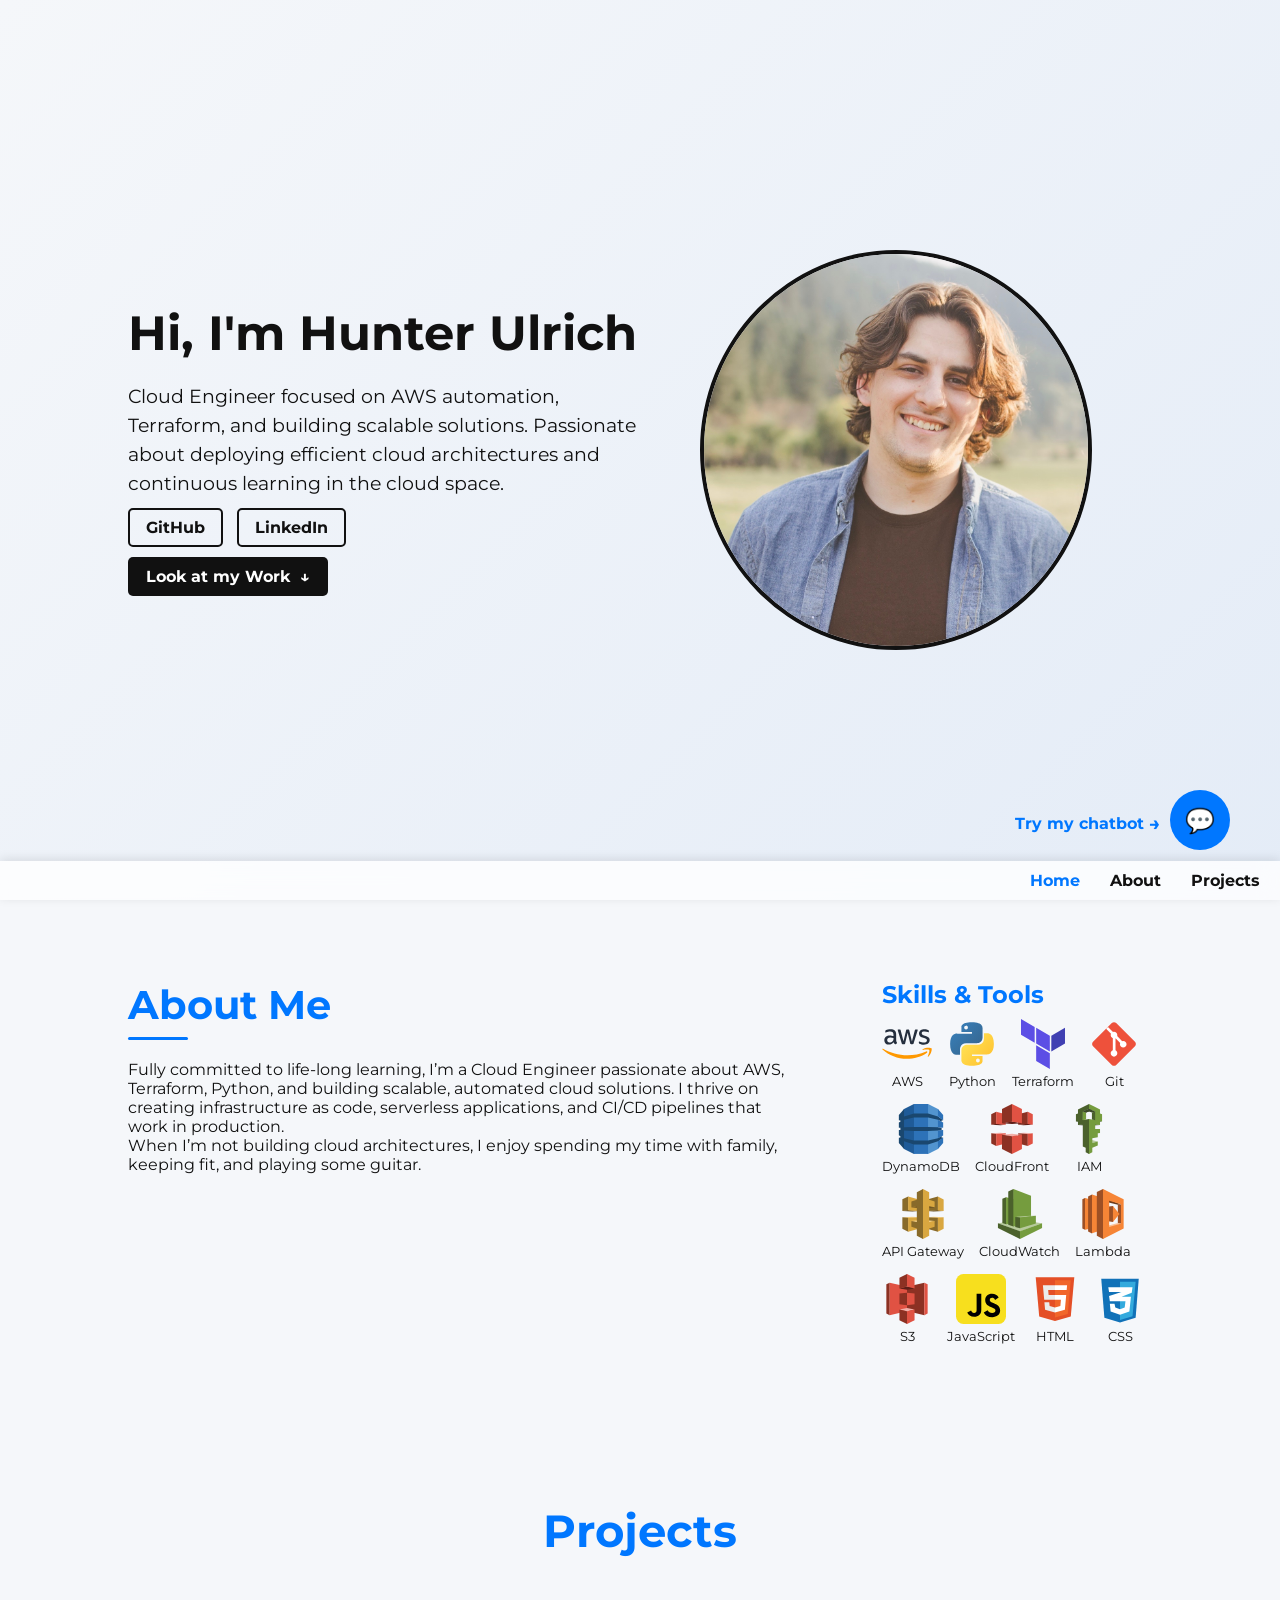
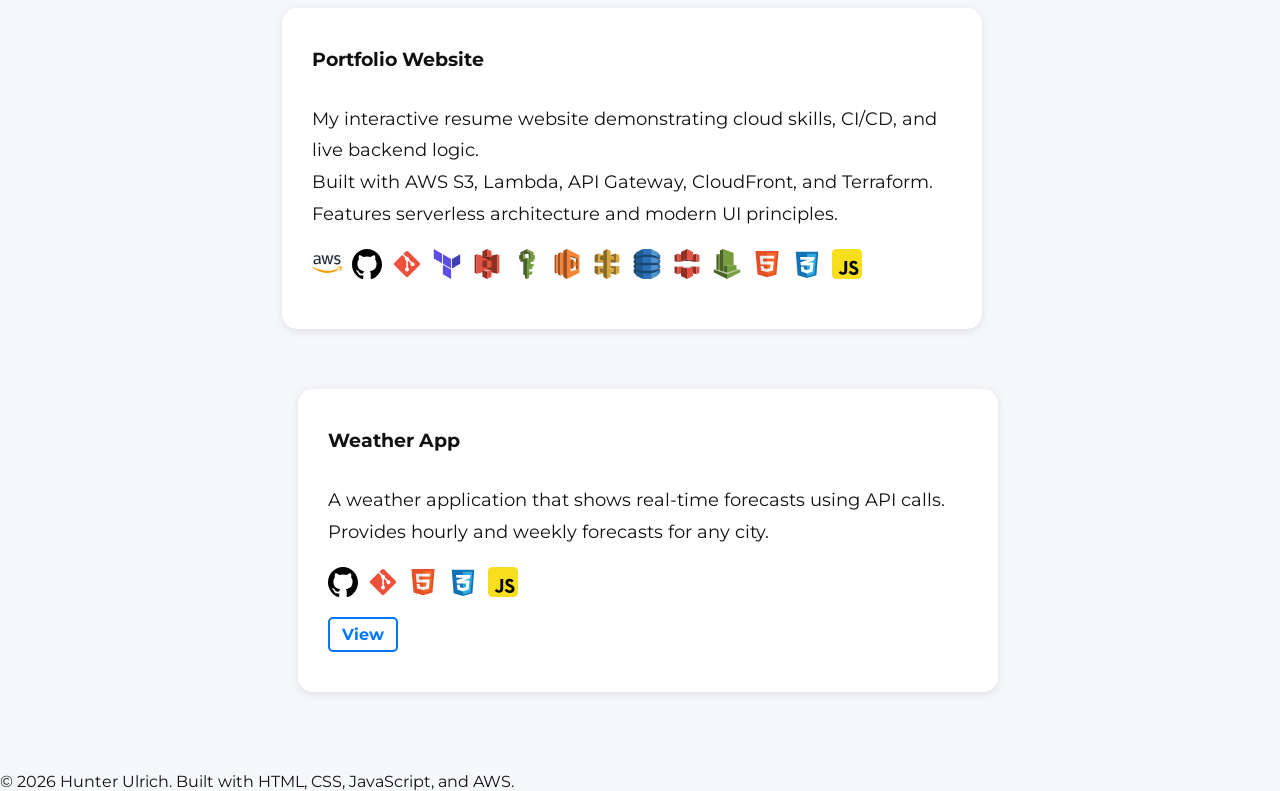
==== website/index.html @ 6176f6cf "added new folders and terraform files" ====
<!DOCTYPE html>
<html lang="en">
<head>
  <meta charset="UTF-8">
  <meta name="viewport" content="width=device-width, initial-scale=1.0">
  <title>Hunter Ulrich - Cloud Engineer</title>
  <link rel="stylesheet" href="styles.css">
  <link href="https://fonts.googleapis.com/css2?family=Montserrat:wght@400;700&display=swap" rel="stylesheet">
</head>
<body>

  <!-- Hero Section -->
  <section id="hero" class="hero">
    <div class="hero-text">
      <h1>Hi, I'm Hunter Ulrich</h1>
      <p>Cloud Engineer focused on AWS automation, Terraform, and building scalable solutions. Passionate about deploying efficient cloud architectures and continuous learning in the cloud space.</p>
      <div class="links">
        <a href="https://github.com/username" target="_blank">GitHub</a>
        <a href="https://linkedin.com/in/username" target="_blank">LinkedIn</a>
      </div>
      <a href="#projects" class="hero-button scroll-animate">
        Look at my Work <span class="arrow">↓</span>
      </a>
    </div>
    <img src="images/me.JPEG" alt="Hunter Ulrich">
    <div class="floating-shapes"></div>
  </section>

  <!-- Navbar -->
  <header class="navbar">
    <nav>
      <ul>
        <li><a href="#hero">Home</a></li>
        <li><a href="#about">About</a></li>
        <li><a href="#projects">Projects</a></li>
      </ul>
    </nav>
  </header>

  <!-- About Section -->
  <section id="about" class="about-section">
    <div class="about-container">

      <div class="about-text-wrapper">
        <div class="about-text">
          <h2>About Me</h2>
          <p>Fully committed to life-long learning, I’m a Cloud Engineer passionate about AWS, Terraform, Python, and building scalable, automated cloud solutions. I thrive on creating infrastructure as code, serverless applications, and CI/CD pipelines that work in production.</p>
          <p>When I’m not building cloud architectures, I enjoy spending my time with family, keeping fit, and playing some guitar.</p>
        </div>
      </div>

      <!-- Skills -->
      <div class="skills">
        <h3>Skills & Tools</h3>
        <div class="skill-icons">
          <div class="skill"><img src="images/aws.svg" alt="AWS"><span>AWS</span></div>
          <div class="skill"><img src="images/python.svg" alt="Python"><span>Python</span></div>
          <div class="skill"><img src="images/terraform.svg" alt="Terraform"><span>Terraform</span></div>
          <div class="skill"><img src="images/git.svg" alt="Git"><span>Git</span></div>
          <div class="skill"><img src="images/dynamodb.svg" alt="DynamoDB"><span>DynamoDB</span></div>
          <div class="skill"><img src="images/cloudfront.svg" alt="CloudFront"><span>CloudFront</span></div>
          <div class="skill"><img src="images/iam.svg" alt="IAM"><span>IAM</span></div>
          <div class="skill"><img src="images/apigateway.svg" alt="API Gateway"><span>API Gateway</span></div>
          <div class="skill"><img src="images/cloudwatch.svg" alt="CloudWatch"><span>CloudWatch</span></div>
          <div class="skill"><img src="images/lambda.svg" alt="Lambda"><span>Lambda</span></div>
          <div class="skill"><img src="images/s3.svg" alt="S3"><span>S3</span></div>
          <div class="skill"><img src="images/javascript.svg" alt="JavaScript"><span>JavaScript</span></div>
          <div class="skill"><img src="images/html.svg" alt="HTML"><span>HTML</span></div>
          <div class="skill"><img src="images/css.svg" alt="CSS"><span>CSS</span></div>
        </div>
      </div>

    </div>
  </section>

  <!-- Projects Section -->
  <section id="projects" class="projects-section">
    <h2>Projects</h2>
    <div class="projects-container">

      <!-- Portfolio Website Project -->
      <div class="project-card">
        <h3>Portfolio Website</h3>
        <p>
          My interactive resume website demonstrating cloud skills, CI/CD, and live backend logic.
          Built with AWS S3, Lambda, API Gateway, CloudFront, and Terraform.
          Features serverless architecture and modern UI principles.
        </p>
        <div class="project-tech">
          <img src="images/aws.svg" alt="AWS">
          <img src="images/github.svg" alt="GitHub">
          <img src="images/git.svg" alt="Git">
          <img src="images/terraform.svg" alt="Terraform">
          <img src="images/s3.svg" alt="S3">
          <img src="images/iam.svg" alt="IAM">
          <img src="images/lambda.svg" alt="Lambda">
          <img src="images/apigateway.svg" alt="API Gateway">
          <img src="images/dynamodb.svg" alt="DynamoDB">
          <img src="images/cloudfront.svg" alt="CloudFront">
          <img src="images/cloudwatch.svg" alt="CloudWatch">
          <img src="images/html.svg" alt="HTML">
          <img src="images/css.svg" alt="CSS">
          <img src="images/javascript.svg" alt="JavaScript">
        </div>
      </div>

      <!-- Weather App Project -->
      <div class="project-card">
        <h3>Weather App</h3>
        <p>
          A weather application that shows real-time forecasts using API calls.
          Provides hourly and weekly forecasts for any city.
        </p>
        <div class="project-tech">
          <img src="images/github.svg" alt="GitHub">
          <img src="images/git.svg" alt="Git">
          <img src="images/html.svg" alt="HTML">
          <img src="images/css.svg" alt="CSS">
          <img src="images/javascript.svg" alt="JavaScript">
        </div>
        <div class="project-links">
          <a href="https://github.com/Lzybear22/Weather-App.git" target="_blank">View</a>
        </div>
      </div>

    </div>
  </section>
  
  <!-- Chatbot Button & Label -->
<button id="chatbot-button">💬</button>
<div id="chatbot-label">Try my chatbot <span class="arrow-right">→</span></div>

<!-- Chatbot Modal -->
<div id="chatbot-modal" class="chatbot-modal">
  <div class="chatbot-header">
    <span>Chat with me!</span>
    <button id="chatbot-close">✖</button>
  </div>
  <div class="chatbot-body">
    <div id="chatbot-messages"></div>
    <input type="text" id="chatbot-input" placeholder="Type your message...">
  </div>
</div>
  <!-- <script src="config.js"></script> -->
  <script src="script.js"></script>
</body>
<footer class="footer">
  <p>&copy; 2026 Hunter Ulrich. Built with HTML, CSS, JavaScript, and AWS.</p>
</footer>
</html>
---- website/styles.css ----
* {
  margin: 0;
  padding: 0;
  box-sizing: border-box;
  font-family: 'Montserrat', sans-serif;
}

body, html {
  height: 100%;
  background: #f5f7fa;
  color: #111;
}

html {
  scroll-behavior: smooth;
}

/* -------------------- Navbar -------------------- */
.navbar {
  width: 100%;
  background-color: #ffffffcc;
  position: absolute;
  bottom: 0;
  left: 0;
  z-index: 10;
  backdrop-filter: blur(10px);
  padding: 10px 20px;
  box-shadow: 0 -2px 10px rgba(0,0,0,0.1);
  transition: all 0.3s ease;
}

.navbar.fixed-top {
  position: fixed;
  top: 0;
  bottom: auto;
  box-shadow: 0 2px 10px rgba(0,0,0,0.1);
}

.navbar nav ul {
  list-style: none;
  display: flex;
  justify-content: flex-end;
  gap: 30px;
}

.navbar nav ul li a {
  text-decoration: none;
  color: #111;
  font-weight: bold;
  transition: color 0.3s ease;
}

.navbar nav ul li a:hover,
.navbar nav ul li a.active {
  color: #0077ff;
}

/* -------------------- Hero Section -------------------- */
.hero {
  height: 100vh;
  display: flex;
  justify-content: space-between;
  align-items: center;
  padding: 0 10%;
  position: relative;
  background: 
    linear-gradient(
      135deg,
      #f5f7fa 0%,
      #e4ecf7 100%
    );
  overflow: hidden;
  gap: 60px;
}

.hero img {
  height: 400px;
  width: 400px;
  object-fit: cover;
  position: relative;
  top: auto;
  right: auto;
  transform: none;
  border-radius: 50%;
  border: 4px solid #111;
  z-index: 0;
}

.hero-text {
  max-width: 50%;
  z-index: 2;
}

.hero-text h1 {
  font-size: 3rem;
  margin-bottom: 20px;
}

.hero-text p {
  font-size: 1.2rem;
  line-height: 1.5;
  margin-bottom: 20px;
}

.links a {
  text-decoration: none;
  color: #111;
  font-weight: bold;
  margin: 0 10px 10px 0;
  border: 2px solid #111;
  padding: 8px 16px;
  border-radius: 5px;
  transition: all 0.3s ease;
}

.links a:hover {
  background: #111;
  color: #fff;
}

/* Hero Button */
.hero-button {
  display: inline-block;
  margin-top: 20px;
  padding: 10px 18px;
  background: #111;
  color: #fff;
  font-weight: bold;
  text-decoration: none;
  border-radius: 5px;
  font-size: 1rem;
  transition: all 0.3s ease;
  opacity: 0;
  transform: translateY(20px);
}

.hero-button:hover {
  background: #0077ff;
  color: #fff;
  transform: translateY(-2px);
}

.scroll-animate.show {
  opacity: 1;
  transform: translateY(0);
  transition: all 0.6s ease-out;
}

.hero-button .arrow {
  display: inline-block;
  margin-left: 5px;
  animation: bounce 1s infinite;
}

@keyframes bounce {
  0%,100% { transform: translateY(0); }
  50% { transform: translateY(5px); }
}

/* -------------------- About Section -------------------- */
.about-section {
  padding: 80px 10%;
  display: flex;
  justify-content: center;
  background: #f5f7fa;
}

.about-container {
  display: flex;
  gap: 60px;
  max-width: 1200px;
  align-items: flex-start;
}

.about-text {
  flex: 1;
  transform: translateX(-10%);
}

.skills {
  flex: 0 0 300px;
  transform: translateX(10%);
}

.skills h3 {
  font-size: 1.5rem;
  margin-bottom: 10px;
  color: #0077ff;
  text-align: left;
}

.skill-icons {
  display: flex;
  flex-wrap: wrap;
  gap: 15px;
  justify-content: flex-start;
}

.skill-icons img {
  width: 50px;
  height: 50px;
  object-fit: contain;
  transition: transform 0.3s ease;
}

.skill-icons img:hover {
  transform: scale(1.2);
}

.skill {
  display: flex;
  flex-direction: column;
  align-items: center;
  font-size: 0.8rem;
  color: #111;
}

.skill span {
  margin-top: 5px;
  text-align: center;
}

/* About text styling */
.about-paragraph {
  font-size: 1.15rem;
  line-height: 1.8;
  color: #333;
  letter-spacing: 0.5px;
  margin-top: 15px;
}

.about-text h2 {
  font-size: 2.5rem;
  color: #0077ff;
  margin-bottom: 20px;
  position: relative;
}

.about-text h2::after {
  content: '';
  display: block;
  width: 60px;
  height: 3px;
  background: #0077ff;
  margin-top: 8px;
  border-radius: 2px;
}

.about-text {
  opacity: 0;
  transform: translateX(-20px);
  transition: all 0.6s ease-out;
}

.about-text.show {
  opacity: 1;
  transform: translateX(0);
}

/* -------------------- Projects Section -------------------- */
.projects-section {
  padding: 80px 10%;
  background: #f5f7fa;
  position: relative;
}

.projects-section h2 {
  font-size: 2.8rem;
  margin-bottom: 50px;
  text-align: center;
  color: #0077ff;
}

.projects-container {
  display: flex;
  flex-direction: column;
  gap: 60px;
  align-items: center;
}

.project-card {
  background: #fff;
  border-radius: 15px;
  padding: 40px 30px;
  width: 70%;
  max-width: 700px;
  text-align: left;
  transition: transform 0.3s ease, box-shadow 0.3s ease;
  box-shadow: 0 2px 10px rgba(0,0,0,0.1);
  opacity: 0;
  transform: translateY(30px);
  transition: all 0.6s ease;
}

.project-card.show {
  opacity: 1;
  transform: translateY(0);
}

.project-card:hover {
  transform: translateY(-5px);
  box-shadow: 0 6px 20px rgba(0,0,0,0.2);
}

.project-card p {
  font-size: 1.1rem;
  line-height: 1.8;
  margin-bottom: 20px;
  white-space: pre-line;
}

.project-card:nth-child(odd) {
  align-self: flex-start;
  margin-left: 15%;
}

.project-card:nth-child(even) {
  align-self: flex-end;
  margin-right: 15%;
}

.project-tech {
  display: flex;
  flex-wrap: wrap;
  gap: 10px;
  margin-bottom: 10px;
}

.project-tech img {
  width: 30px;
  height: 30px;
  object-fit: contain;
  transition: transform 0.3s ease;
}

.project-tech img:hover {
  transform: scale(1.2);
}

.project-links a {
  text-decoration: none;
  color: #0077ff;
  font-weight: bold;
  margin-top: 10px;
  display: inline-block;
  border: 2px solid #0077ff;
  padding: 6px 12px;
  border-radius: 5px;
  transition: all 0.3s ease;
}

.project-links a:hover {
  background: #0077ff;
  color: #fff;
}
/* -------------------- Chatbot -------------------- */
#chatbot-button {
  position: fixed;
  bottom: 50px;
  right: 50px;
  width: 60px;
  height: 60px;
  border-radius: 50%;
  border: none;
  background-color: #0077ff;
  color: #fff;
  font-size: 1.5rem;
  cursor: pointer;
  z-index: 1000;
}

#chatbot-label {
  position: fixed;
  bottom: 65px;
  right: 120px;
  display: flex;
  align-items: center;
  font-weight: bold;
  color: #0077ff;
  font-size: 1rem;
  opacity: 0;
  animation: fadeInLabel 2s forwards 1s;
  z-index: 1001;
}

#chatbot-label .arrow-right {
  margin-left: 5px;
  font-size: 1.2rem;
  animation: bounceArrow 1s infinite;
}

.chatbot-modal {
  display: none;
  position: fixed;
  bottom: 130px;
  right: 50px;
  width: 350px;
  height: 500px;
  background: #fff;
  border-radius: 10px;
  box-shadow: 0 5px 15px rgba(0,0,0,0.2);
  z-index: 1002;
  flex-direction: column;
}

.chatbot-header {
  padding: 10px;
  background: #0077ff;
  color: #fff;
  display: flex;
  justify-content: space-between;
  border-radius: 10px 10px 0 0;
  font-weight: bold;
}

.chatbot-header button {
  background: none;
  border: none;
  color: #fff;
  font-size: 1rem;
  cursor: pointer;
}

.chatbot-body {
  flex: 1;
  display: flex;
  flex-direction: column;
  padding: 10px;
  overflow: hidden;
}

#chatbot-messages {
  flex: 1;
  overflow-y: auto;
  margin-bottom: 10px;
  padding-right: 5px;
  display: flex;
  flex-direction: column;
  gap: 6px;
}

#chatbot-input {
  padding: 8px;
  border-radius: 5px;
  border: 1px solid #ccc;
  width: 100%;
}

.user-msg,
.bot-msg {
  max-width: 85%;
  padding: 10px 14px;
  border-radius: 12px;
  line-height: 1.4;
  font-size: 0.95rem;
  word-wrap: break-word;
}

.user-msg {
  background-color: #0077ff;
  color: #fff;
  align-self: flex-end;
  border-bottom-right-radius: 4px;
}

.bot-msg {
  background-color: #f1f3f5;
  color: #111;
  align-self: flex-start;
  border-bottom-left-radius: 4px;
}

.msg-label {
  display: block;
  font-size: 0.7rem;
  font-weight: bold;
  opacity: 0.7;
  margin-bottom: 4px;
}

.msg-text {
  font-size: 0.95rem;
}
/* -------------------- Responsive -------------------- */
@keyframes bounceArrow {
  0%,100% { transform: translateX(0); }
  50% { transform: translateX(5px); }
}

@keyframes fadeInLabel {
  0% { opacity: 0; transform: translateY(10px); }
  100% { opacity: 1; transform: translateY(0); }
}

@media(max-width: 900px) {
  .hero,
  .projects-container {
    flex-direction: column;
    align-items: center;
  }

  .hero img {
    position: relative;
    top: 0;
    right: 0;
    transform: none;
    width: 250px;
    height: 250px;
  }

  .project-card {
    align-self: center !important;
    width: 90%;
    max-width: none;
  }

  .about-container {
    flex-direction: column;
    align-items: center;
    text-align: center;
  }

  .about-text,
  .skills {
    transform: translateX(0);
  }
}
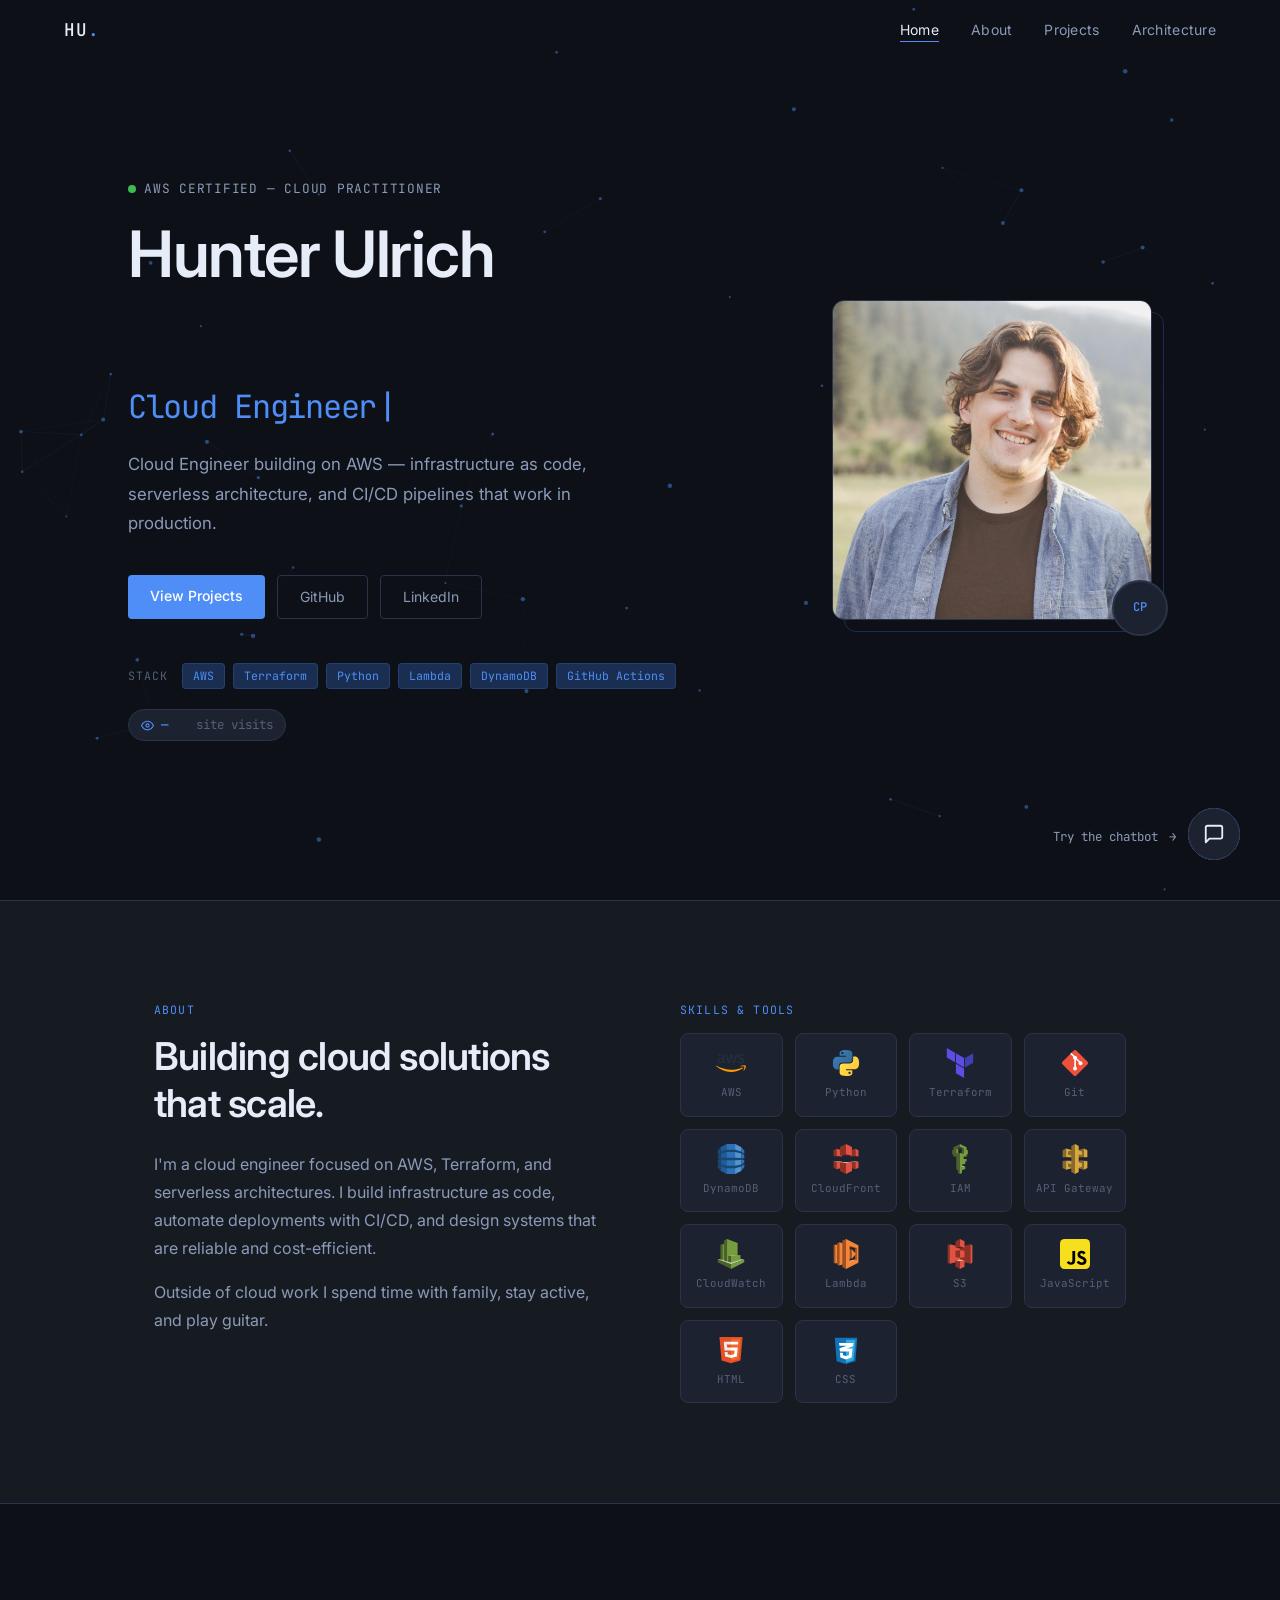
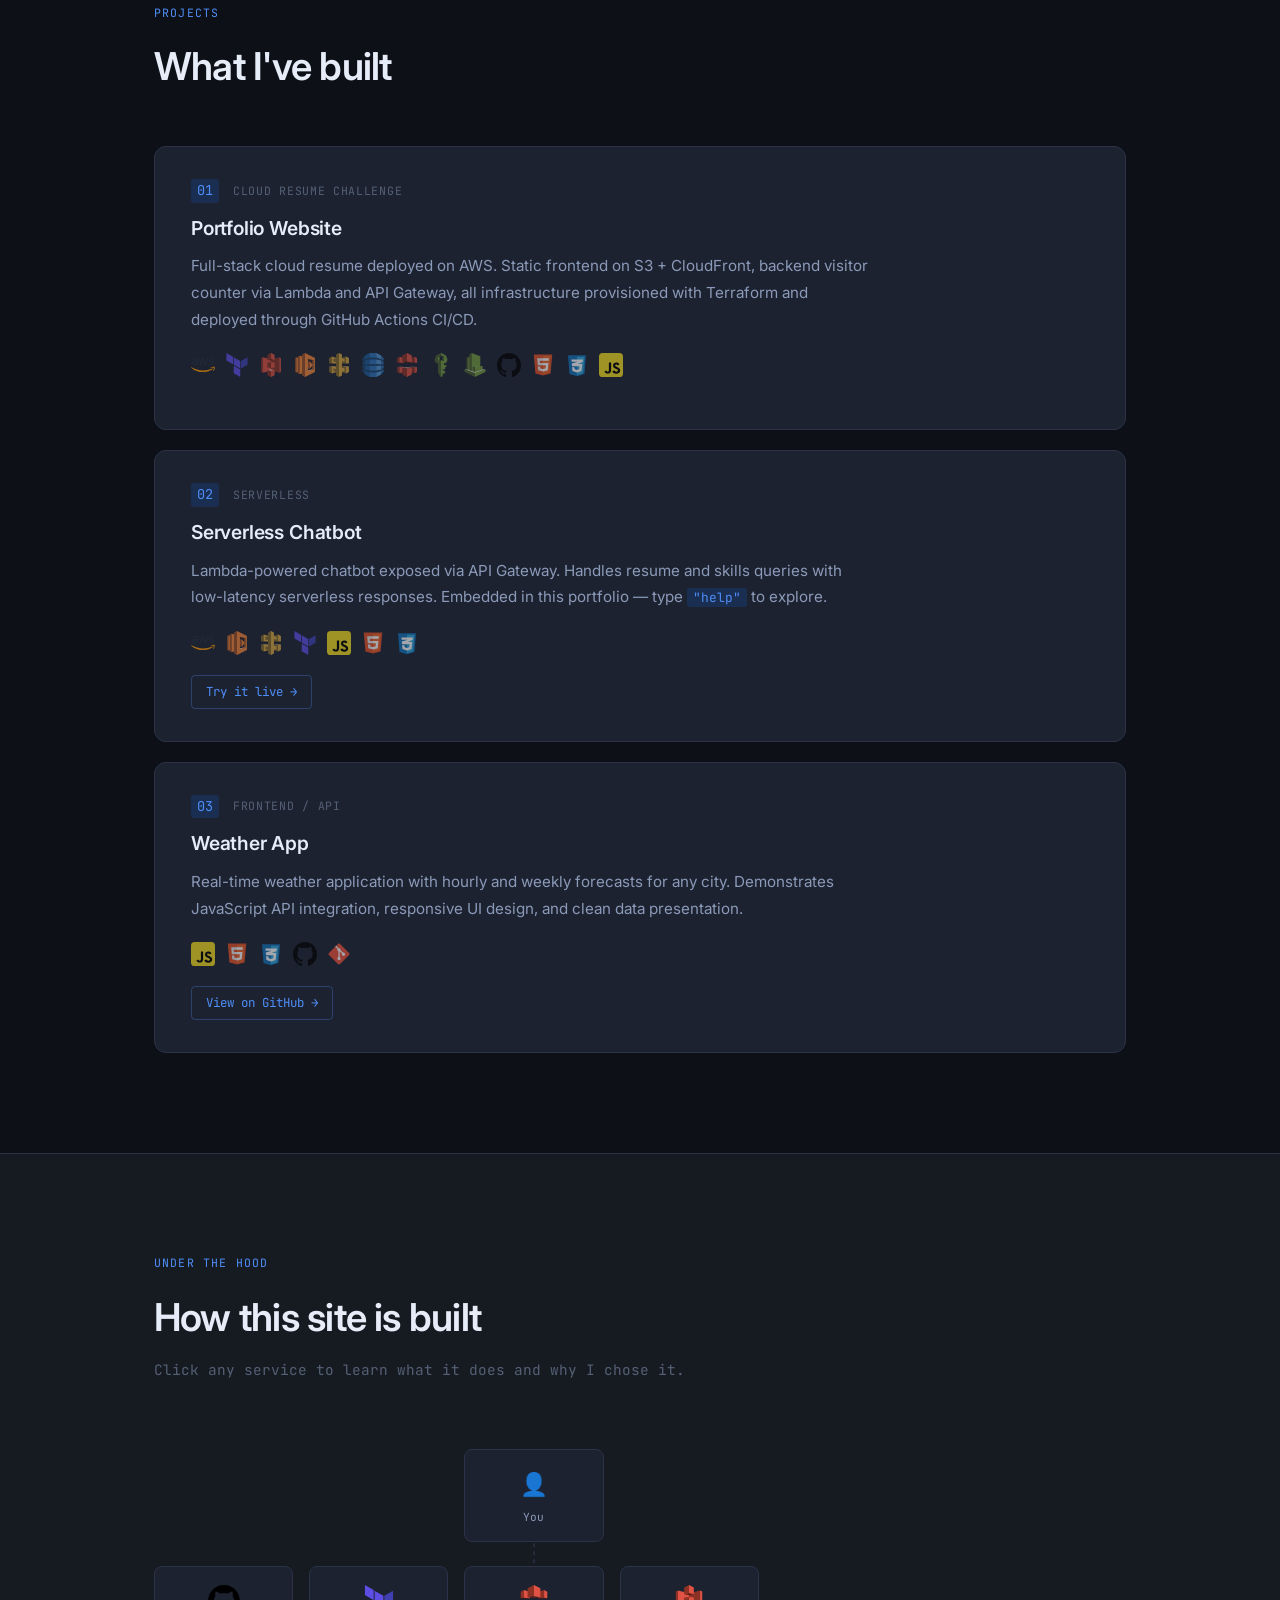
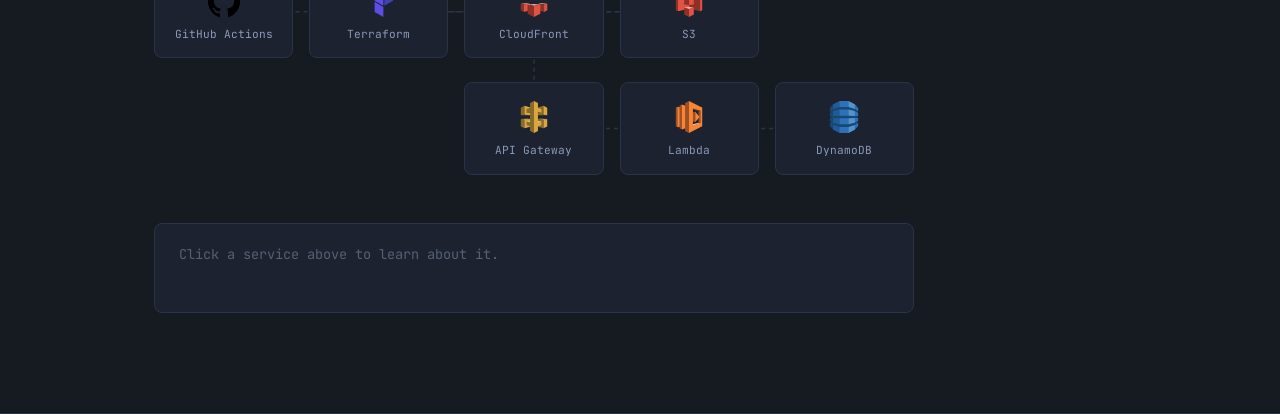
==== commit a5734af5: "changed website to more "techy" look" ====
--- a/website/index.html
+++ b/website/index.html
@@ -3,148 +3,289 @@
 <head>
   <meta charset="UTF-8">
   <meta name="viewport" content="width=device-width, initial-scale=1.0">
-  <title>Hunter Ulrich - Cloud Engineer</title>
+  <title>Hunter Ulrich — Cloud Engineer</title>
   <link rel="stylesheet" href="styles.css">
-  <link href="https://fonts.googleapis.com/css2?family=Montserrat:wght@400;700&display=swap" rel="stylesheet">
+  <link href="https://fonts.googleapis.com/css2?family=Inter:wght@300;400;500;600&family=JetBrains+Mono:wght@400;500&display=swap" rel="stylesheet">
 </head>
 <body>
 
-  <!-- Hero Section -->
-  <section id="hero" class="hero">
-    <div class="hero-text">
-      <h1>Hi, I'm Hunter Ulrich</h1>
-      <p>Cloud Engineer focused on AWS automation, Terraform, and building scalable solutions. Passionate about deploying efficient cloud architectures and continuous learning in the cloud space.</p>
-      <div class="links">
-        <a href="https://github.com/username" target="_blank">GitHub</a>
-        <a href="https://linkedin.com/in/username" target="_blank">LinkedIn</a>
-      </div>
-      <a href="#projects" class="hero-button scroll-animate">
-        Look at my Work <span class="arrow">↓</span>
-      </a>
-    </div>
-    <img src="images/me.JPEG" alt="Hunter Ulrich">
-    <div class="floating-shapes"></div>
-  </section>
-
   <!-- Navbar -->
   <header class="navbar">
-    <nav>
+    <nav class="nav-inner">
+      <span class="nav-logo">HU<span class="nav-dot">.</span></span>
       <ul>
         <li><a href="#hero">Home</a></li>
         <li><a href="#about">About</a></li>
         <li><a href="#projects">Projects</a></li>
+        <li><a href="#architecture">Architecture</a></li>
       </ul>
     </nav>
   </header>
 
+  <!-- Hero Section -->
+  <section id="hero" class="hero">
+    <canvas id="particle-canvas"></canvas>
+    <div class="hero-content">
+      <div class="hero-eyebrow reveal-fade">
+        <span class="status-dot"></span>
+        <span>AWS Certified &mdash; Cloud Practitioner</span>
+      </div>
+      <h1 class="reveal-up">
+        <span class="hero-name">Hunter Ulrich</span><br>
+        <span class="hero-role-wrap">
+          <span id="typewriter"></span><span class="cursor">|</span>
+        </span>
+      </h1>
+      <p class="hero-subtitle reveal-up delay-1">Cloud Engineer building on AWS &mdash; infrastructure as code, serverless architecture, and CI/CD pipelines that work in production.</p>
+      <div class="hero-actions reveal-up delay-2">
+        <a href="#projects" class="btn-primary">View Projects</a>
+        <a href="https://github.com/yourusername" target="_blank" class="btn-ghost">GitHub</a>
+        <a href="https://linkedin.com/in/yourusername" target="_blank" class="btn-ghost">LinkedIn</a>
+      </div>
+      <div class="hero-stack reveal-fade delay-3">
+        <span class="stack-label">Stack</span>
+        <div class="stack-tags">
+          <span>AWS</span><span>Terraform</span><span>Python</span><span>Lambda</span><span>DynamoDB</span><span>GitHub Actions</span>
+        </div>
+      </div>
+
+      <!-- Visitor Counter -->
+      <div class="visitor-counter reveal-fade delay-3">
+        <span class="visitor-icon">
+          <svg width="13" height="13" viewBox="0 0 24 24" fill="none" stroke="currentColor" stroke-width="2"><path d="M1 12s4-8 11-8 11 8 11 8-4 8-11 8-11-8-11-8z"/><circle cx="12" cy="12" r="3"/></svg>
+        </span>
+        <span id="visitor-count">—</span>
+        <span class="visitor-label">site visits</span>
+      </div>
+    </div>
+    <div class="hero-photo-wrap reveal-photo">
+      <div class="hero-photo-frame">
+        <img src="images/me.JPEG" alt="Hunter Ulrich">
+      </div>
+      <div class="hero-photo-accent"></div>
+
+      <!-- Cert Badge -->
+      <div class="cert-badge" id="cert-badge">
+        <div class="cert-badge-icon">
+          <img src="https://images.credly.com/size/110x110/images/00634f82-b07f-4bbd-a6bb-53de397fc3a6/image.png" alt="AWS Cloud Practitioner" onerror="this.style.display='none';this.nextElementSibling.style.display='flex'">
+          <div class="cert-badge-fallback">CP</div>
+        </div>
+        <div class="cert-tooltip" id="cert-tooltip">
+          <p class="cert-tooltip-title">AWS Certified</p>
+          <p class="cert-tooltip-sub">Cloud Practitioner</p>
+          <p class="cert-tooltip-issuer">Amazon Web Services</p>
+          <a href="https://www.credly.com" target="_blank" class="cert-verify-link">Verify on Credly &rarr;</a>
+          <div class="cert-second-slot">
+            <span class="cert-coming-soon">+ Developer Associate <em>in progress</em></span>
+          </div>
+        </div>
+      </div>
+    </div>
+  </section>
+
   <!-- About Section -->
   <section id="about" class="about-section">
-    <div class="about-container">
-
-      <div class="about-text-wrapper">
-        <div class="about-text">
-          <h2>About Me</h2>
-          <p>Fully committed to life-long learning, I’m a Cloud Engineer passionate about AWS, Terraform, Python, and building scalable, automated cloud solutions. I thrive on creating infrastructure as code, serverless applications, and CI/CD pipelines that work in production.</p>
-          <p>When I’m not building cloud architectures, I enjoy spending my time with family, keeping fit, and playing some guitar.</p>
-        </div>
-      </div>
-
-      <!-- Skills -->
-      <div class="skills">
-        <h3>Skills & Tools</h3>
-        <div class="skill-icons">
-          <div class="skill"><img src="images/aws.svg" alt="AWS"><span>AWS</span></div>
-          <div class="skill"><img src="images/python.svg" alt="Python"><span>Python</span></div>
-          <div class="skill"><img src="images/terraform.svg" alt="Terraform"><span>Terraform</span></div>
-          <div class="skill"><img src="images/git.svg" alt="Git"><span>Git</span></div>
-          <div class="skill"><img src="images/dynamodb.svg" alt="DynamoDB"><span>DynamoDB</span></div>
-          <div class="skill"><img src="images/cloudfront.svg" alt="CloudFront"><span>CloudFront</span></div>
-          <div class="skill"><img src="images/iam.svg" alt="IAM"><span>IAM</span></div>
-          <div class="skill"><img src="images/apigateway.svg" alt="API Gateway"><span>API Gateway</span></div>
-          <div class="skill"><img src="images/cloudwatch.svg" alt="CloudWatch"><span>CloudWatch</span></div>
-          <div class="skill"><img src="images/lambda.svg" alt="Lambda"><span>Lambda</span></div>
-          <div class="skill"><img src="images/s3.svg" alt="S3"><span>S3</span></div>
-          <div class="skill"><img src="images/javascript.svg" alt="JavaScript"><span>JavaScript</span></div>
-          <div class="skill"><img src="images/html.svg" alt="HTML"><span>HTML</span></div>
-          <div class="skill"><img src="images/css.svg" alt="CSS"><span>CSS</span></div>
-        </div>
-      </div>
-
+    <div class="section-inner">
+      <div class="about-text scroll-reveal">
+        <p class="section-label">About</p>
+        <h2>Building cloud solutions<br>that scale.</h2>
+        <p class="about-body">I'm a cloud engineer focused on AWS, Terraform, and serverless architectures. I build infrastructure as code, automate deployments with CI/CD, and design systems that are reliable and cost-efficient.</p>
+        <p class="about-body">Outside of cloud work I spend time with family, stay active, and play guitar.</p>
+      </div>
+      <div class="skills-block scroll-reveal delay-1">
+        <p class="section-label">Skills &amp; Tools</p>
+        <div class="skill-grid">
+          <div class="skill skill-pop"><img src="images/aws.svg" alt="AWS"><span>AWS</span></div>
+          <div class="skill skill-pop"><img src="images/python.svg" alt="Python"><span>Python</span></div>
+          <div class="skill skill-pop"><img src="images/terraform.svg" alt="Terraform"><span>Terraform</span></div>
+          <div class="skill skill-pop"><img src="images/git.svg" alt="Git"><span>Git</span></div>
+          <div class="skill skill-pop"><img src="images/dynamodb.svg" alt="DynamoDB"><span>DynamoDB</span></div>
+          <div class="skill skill-pop"><img src="images/cloudfront.svg" alt="CloudFront"><span>CloudFront</span></div>
+          <div class="skill skill-pop"><img src="images/iam.svg" alt="IAM"><span>IAM</span></div>
+          <div class="skill skill-pop"><img src="images/apigateway.svg" alt="API Gateway"><span>API Gateway</span></div>
+          <div class="skill skill-pop"><img src="images/cloudwatch.svg" alt="CloudWatch"><span>CloudWatch</span></div>
+          <div class="skill skill-pop"><img src="images/lambda.svg" alt="Lambda"><span>Lambda</span></div>
+          <div class="skill skill-pop"><img src="images/s3.svg" alt="S3"><span>S3</span></div>
+          <div class="skill skill-pop"><img src="images/javascript.svg" alt="JavaScript"><span>JavaScript</span></div>
+          <div class="skill skill-pop"><img src="images/html.svg" alt="HTML"><span>HTML</span></div>
+          <div class="skill skill-pop"><img src="images/css.svg" alt="CSS"><span>CSS</span></div>
+        </div>
+      </div>
     </div>
   </section>
 
   <!-- Projects Section -->
   <section id="projects" class="projects-section">
-    <h2>Projects</h2>
-    <div class="projects-container">
-
-      <!-- Portfolio Website Project -->
-      <div class="project-card">
-        <h3>Portfolio Website</h3>
-        <p>
-          My interactive resume website demonstrating cloud skills, CI/CD, and live backend logic.
-          Built with AWS S3, Lambda, API Gateway, CloudFront, and Terraform.
-          Features serverless architecture and modern UI principles.
-        </p>
-        <div class="project-tech">
-          <img src="images/aws.svg" alt="AWS">
-          <img src="images/github.svg" alt="GitHub">
-          <img src="images/git.svg" alt="Git">
-          <img src="images/terraform.svg" alt="Terraform">
-          <img src="images/s3.svg" alt="S3">
-          <img src="images/iam.svg" alt="IAM">
-          <img src="images/lambda.svg" alt="Lambda">
-          <img src="images/apigateway.svg" alt="API Gateway">
-          <img src="images/dynamodb.svg" alt="DynamoDB">
-          <img src="images/cloudfront.svg" alt="CloudFront">
-          <img src="images/cloudwatch.svg" alt="CloudWatch">
-          <img src="images/html.svg" alt="HTML">
-          <img src="images/css.svg" alt="CSS">
-          <img src="images/javascript.svg" alt="JavaScript">
-        </div>
-      </div>
-
-      <!-- Weather App Project -->
-      <div class="project-card">
-        <h3>Weather App</h3>
-        <p>
-          A weather application that shows real-time forecasts using API calls.
-          Provides hourly and weekly forecasts for any city.
-        </p>
-        <div class="project-tech">
-          <img src="images/github.svg" alt="GitHub">
-          <img src="images/git.svg" alt="Git">
-          <img src="images/html.svg" alt="HTML">
-          <img src="images/css.svg" alt="CSS">
-          <img src="images/javascript.svg" alt="JavaScript">
-        </div>
-        <div class="project-links">
-          <a href="https://github.com/Lzybear22/Weather-App.git" target="_blank">View</a>
-        </div>
-      </div>
-
-    </div>
-  </section>
-  
-  <!-- Chatbot Button & Label -->
-<button id="chatbot-button">💬</button>
-<div id="chatbot-label">Try my chatbot <span class="arrow-right">→</span></div>
-
-<!-- Chatbot Modal -->
-<div id="chatbot-modal" class="chatbot-modal">
-  <div class="chatbot-header">
-    <span>Chat with me!</span>
-    <button id="chatbot-close">✖</button>
+    <div class="section-inner">
+      <p class="section-label scroll-reveal">Projects</p>
+      <h2 class="projects-heading scroll-reveal">What I've built</h2>
+      <div class="projects-list">
+
+        <div class="project-card scroll-reveal">
+          <div class="project-card-inner">
+            <div class="project-meta">
+              <span class="project-index mono-inline">01</span>
+              <span class="project-type">Cloud Resume Challenge</span>
+            </div>
+            <h3>Portfolio Website</h3>
+            <p>Full-stack cloud resume deployed on AWS. Static frontend on S3 + CloudFront, backend visitor counter via Lambda and API Gateway, all infrastructure provisioned with Terraform and deployed through GitHub Actions CI/CD.</p>
+            <div class="project-tech">
+              <img src="images/aws.svg" alt="AWS" title="AWS">
+              <img src="images/terraform.svg" alt="Terraform" title="Terraform">
+              <img src="images/s3.svg" alt="S3" title="S3">
+              <img src="images/lambda.svg" alt="Lambda" title="Lambda">
+              <img src="images/apigateway.svg" alt="API Gateway" title="API Gateway">
+              <img src="images/dynamodb.svg" alt="DynamoDB" title="DynamoDB">
+              <img src="images/cloudfront.svg" alt="CloudFront" title="CloudFront">
+              <img src="images/iam.svg" alt="IAM" title="IAM">
+              <img src="images/cloudwatch.svg" alt="CloudWatch" title="CloudWatch">
+              <img src="images/github.svg" alt="GitHub" title="GitHub">
+              <img src="images/html.svg" alt="HTML" title="HTML">
+              <img src="images/css.svg" alt="CSS" title="CSS">
+              <img src="images/javascript.svg" alt="JavaScript" title="JavaScript">
+            </div>
+          </div>
+        </div>
+
+        <div class="project-card scroll-reveal delay-1">
+          <div class="project-card-inner">
+            <div class="project-meta">
+              <span class="project-index mono-inline">02</span>
+              <span class="project-type">Serverless</span>
+            </div>
+            <h3>Serverless Chatbot</h3>
+            <p>Lambda-powered chatbot exposed via API Gateway. Handles resume and skills queries with low-latency serverless responses. Embedded in this portfolio &mdash; type <span class="mono-inline">"help"</span> to explore.</p>
+            <div class="project-tech">
+              <img src="images/aws.svg" alt="AWS" title="AWS">
+              <img src="images/lambda.svg" alt="Lambda" title="Lambda">
+              <img src="images/apigateway.svg" alt="API Gateway" title="API Gateway">
+              <img src="images/terraform.svg" alt="Terraform" title="Terraform">
+              <img src="images/javascript.svg" alt="JavaScript" title="JavaScript">
+              <img src="images/html.svg" alt="HTML" title="HTML">
+              <img src="images/css.svg" alt="CSS" title="CSS">
+            </div>
+            <div class="project-links">
+              <a href="#" class="open-chatbot btn-outline-small">Try it live &rarr;</a>
+            </div>
+          </div>
+        </div>
+
+        <div class="project-card scroll-reveal delay-2">
+          <div class="project-card-inner">
+            <div class="project-meta">
+              <span class="project-index mono-inline">03</span>
+              <span class="project-type">Frontend / API</span>
+            </div>
+            <h3>Weather App</h3>
+            <p>Real-time weather application with hourly and weekly forecasts for any city. Demonstrates JavaScript API integration, responsive UI design, and clean data presentation.</p>
+            <div class="project-tech">
+              <img src="images/javascript.svg" alt="JavaScript" title="JavaScript">
+              <img src="images/html.svg" alt="HTML" title="HTML">
+              <img src="images/css.svg" alt="CSS" title="CSS">
+              <img src="images/github.svg" alt="GitHub" title="GitHub">
+              <img src="images/git.svg" alt="Git" title="Git">
+            </div>
+            <div class="project-links">
+              <a href="https://github.com/Lzybear22/Weather-App.git" target="_blank" class="btn-outline-small">View on GitHub &rarr;</a>
+            </div>
+          </div>
+        </div>
+
+      </div>
+    </div>
+  </section>
+
+  <!-- Architecture Section -->
+  <section id="architecture" class="arch-section">
+    <div class="section-inner">
+      <p class="section-label scroll-reveal">Under the Hood</p>
+      <h2 class="arch-heading scroll-reveal">How this site is built</h2>
+      <p class="arch-subtitle scroll-reveal">Click any service to learn what it does and why I chose it.</p>
+      <div class="arch-diagram scroll-reveal" id="arch-diagram">
+
+        <!-- User -->
+        <div class="arch-node" data-node="user" style="grid-area:user">
+          <div class="arch-node-icon">👤</div>
+          <span>You</span>
+        </div>
+
+        <!-- CloudFront -->
+        <div class="arch-node" data-node="cloudfront" style="grid-area:cf">
+          <div class="arch-node-icon"><img src="images/cloudfront.svg" alt=""></div>
+          <span>CloudFront</span>
+        </div>
+
+        <!-- S3 -->
+        <div class="arch-node" data-node="s3" style="grid-area:s3">
+          <div class="arch-node-icon"><img src="images/s3.svg" alt=""></div>
+          <span>S3</span>
+        </div>
+
+        <!-- API Gateway -->
+        <div class="arch-node" data-node="apigw" style="grid-area:apigw">
+          <div class="arch-node-icon"><img src="images/apigateway.svg" alt=""></div>
+          <span>API Gateway</span>
+        </div>
+
+        <!-- Lambda -->
+        <div class="arch-node" data-node="lambda" style="grid-area:lambda">
+          <div class="arch-node-icon"><img src="images/lambda.svg" alt=""></div>
+          <span>Lambda</span>
+        </div>
+
+        <!-- DynamoDB -->
+        <div class="arch-node" data-node="dynamo" style="grid-area:dynamo">
+          <div class="arch-node-icon"><img src="images/dynamodb.svg" alt=""></div>
+          <span>DynamoDB</span>
+        </div>
+
+        <!-- GitHub Actions -->
+        <div class="arch-node" data-node="gha" style="grid-area:gha">
+          <div class="arch-node-icon"><img src="images/github.svg" alt=""></div>
+          <span>GitHub Actions</span>
+        </div>
+
+        <!-- Terraform -->
+        <div class="arch-node" data-node="terraform" style="grid-area:tf">
+          <div class="arch-node-icon"><img src="images/terraform.svg" alt=""></div>
+          <span>Terraform</span>
+        </div>
+
+        <!-- SVG connector lines -->
+        <svg class="arch-lines" id="arch-lines" aria-hidden="true"></svg>
+      </div>
+
+      <!-- Info panel -->
+      <div class="arch-info-panel" id="arch-info-panel">
+        <p class="arch-info-placeholder">Click a service above to learn about it.</p>
+      </div>
+    </div>
+  </section>
+
+  <!-- Chatbot Button -->
+  <div class="chatbot-pulse-ring"></div>
+  <button id="chatbot-button" aria-label="Open chatbot">
+    <svg width="22" height="22" viewBox="0 0 24 24" fill="none" stroke="currentColor" stroke-width="2" stroke-linecap="round" stroke-linejoin="round"><path d="M21 15a2 2 0 0 1-2 2H7l-4 4V5a2 2 0 0 1 2-2h14a2 2 0 0 1 2 2z"></path></svg>
+  </button>
+  <div id="chatbot-label">Try the chatbot <span class="arrow-right">&#8594;</span></div>
+
+  <!-- Chatbot Modal -->
+  <div id="chatbot-modal" class="chatbot-modal" role="dialog" aria-label="Chat with Hunter's bot">
+    <div class="chatbot-header">
+      <div class="chatbot-header-left">
+        <span class="chatbot-status-dot"></span>
+        <span>Chatbot</span>
+      </div>
+      <button id="chatbot-close" aria-label="Close chatbot">&#x2715;</button>
+    </div>
+    <div class="chatbot-body">
+      <div id="chatbot-messages"></div>
+      <div class="chatbot-input-row">
+        <input type="text" id="chatbot-input" placeholder='Type "help" to start...'>
+      </div>
+    </div>
   </div>
-  <div class="chatbot-body">
-    <div id="chatbot-messages"></div>
-    <input type="text" id="chatbot-input" placeholder="Type your message...">
-  </div>
-</div>
-  <!-- <script src="config.js"></script> -->
+  <script src="config.js"></script>
   <script src="script.js"></script>
 </body>
-<footer class="footer">
-  <p>&copy; 2026 Hunter Ulrich. Built with HTML, CSS, JavaScript, and AWS.</p>
-</footer>
 </html>
--- a/website/styles.css
+++ b/website/styles.css
@@ -1,527 +1,1015 @@
-* {
+*, *::before, *::after {
   margin: 0;
   padding: 0;
   box-sizing: border-box;
-  font-family: 'Montserrat', sans-serif;
-}
-
-body, html {
-  height: 100%;
-  background: #f5f7fa;
-  color: #111;
-}
-
-html {
-  scroll-behavior: smooth;
-}
-
-/* -------------------- Navbar -------------------- */
+}
+
+:root {
+  --bg-base:        #0d1117;
+  --bg-surface:     #161b22;
+  --bg-card:        #1c2230;
+  --bg-card-hover:  #202840;
+  --border:         #2a3347;
+  --border-light:   #3a4560;
+  --accent:         #4f8ef7;
+  --accent-dim:     #1a2e52;
+  --accent-glow:    rgba(79, 142, 247, 0.12);
+  --text-primary:   #e6ecf8;
+  --text-secondary: #8b9ab8;
+  --text-muted:     #556075;
+  --mono:           'JetBrains Mono', monospace;
+  --sans:           'Inter', sans-serif;
+  --radius-sm:      4px;
+  --radius-md:      8px;
+  --radius-lg:      12px;
+}
+
+html { scroll-behavior: smooth; }
+
+body {
+  font-family: var(--sans);
+  background: var(--bg-base);
+  color: var(--text-primary);
+  line-height: 1.6;
+  -webkit-font-smoothing: antialiased;
+  overflow-x: hidden;
+}
+
+/*SCROLL REVEAL SYSTEM*/
+.scroll-reveal {
+  opacity: 0;
+  transform: translateY(28px);
+  transition: opacity 0.65s ease, transform 0.65s ease;
+}
+.scroll-reveal.delay-1 { transition-delay: 0.12s; }
+.scroll-reveal.delay-2 { transition-delay: 0.24s; }
+.scroll-reveal.delay-3 { transition-delay: 0.36s; }
+.scroll-reveal.visible {
+  opacity: 1;
+  transform: translateY(0);
+}
+
+/*HERO ENTRANCE ANIMATIONS*/
+.reveal-fade {
+  opacity: 0;
+  animation: fadeIn 0.8s ease forwards 0.3s;
+}
+.reveal-up {
+  opacity: 0;
+  transform: translateY(24px);
+  animation: slideUp 0.7s ease forwards;
+}
+.reveal-up.delay-1 { animation-delay: 0.25s; }
+.reveal-up.delay-2 { animation-delay: 0.45s; }
+.reveal-up.delay-3 { animation-delay: 0.65s; }
+.reveal-fade.delay-3 { animation-delay: 0.65s; }
+.reveal-photo {
+  opacity: 0;
+  transform: translateX(24px);
+  animation: slideInRight 0.8s ease forwards 0.2s;
+}
+
+@keyframes fadeIn {
+  to { opacity: 1; }
+}
+@keyframes slideUp {
+  to { opacity: 1; transform: translateY(0); }
+}
+@keyframes slideInRight {
+  to { opacity: 1; transform: translateX(0); }
+}
+
+/*NAVBAR*/
 .navbar {
   width: 100%;
-  background-color: #ffffffcc;
   position: absolute;
-  bottom: 0;
+  top: 0;
   left: 0;
-  z-index: 10;
-  backdrop-filter: blur(10px);
-  padding: 10px 20px;
-  box-shadow: 0 -2px 10px rgba(0,0,0,0.1);
-  transition: all 0.3s ease;
-}
-
+  z-index: 100;
+  padding: 0 5%;
+  border-bottom: 1px solid transparent;
+  transition: all 0.35s ease;
+}
 .navbar.fixed-top {
   position: fixed;
-  top: 0;
-  bottom: auto;
-  box-shadow: 0 2px 10px rgba(0,0,0,0.1);
-}
-
+  background: rgba(13, 17, 23, 0.94);
+  border-bottom: 1px solid var(--border);
+  backdrop-filter: blur(14px);
+}
+.nav-inner {
+  max-width: 1200px;
+  margin: 0 auto;
+  display: flex;
+  align-items: center;
+  justify-content: space-between;
+  height: 60px;
+}
+.nav-logo {
+  font-family: var(--mono);
+  font-size: 1.1rem;
+  font-weight: 500;
+  color: var(--text-primary);
+  letter-spacing: 0.05em;
+}
+.nav-dot { color: var(--accent); }
 .navbar nav ul {
   list-style: none;
   display: flex;
-  justify-content: flex-end;
-  gap: 30px;
-}
-
+  gap: 32px;
+}
 .navbar nav ul li a {
   text-decoration: none;
-  color: #111;
-  font-weight: bold;
-  transition: color 0.3s ease;
-}
-
+  font-size: 0.875rem;
+  font-weight: 400;
+  color: var(--text-secondary);
+  letter-spacing: 0.02em;
+  transition: color 0.2s ease;
+  position: relative;
+  padding-bottom: 2px;
+}
+.navbar nav ul li a::after {
+  content: '';
+  position: absolute;
+  bottom: -2px;
+  left: 0;
+  width: 0;
+  height: 1px;
+  background: var(--accent);
+  transition: width 0.25s ease;
+}
+.navbar nav ul li a:hover::after,
+.navbar nav ul li a.active::after { width: 100%; }
 .navbar nav ul li a:hover,
-.navbar nav ul li a.active {
-  color: #0077ff;
-}
-
-/* -------------------- Hero Section -------------------- */
+.navbar nav ul li a.active { color: var(--text-primary); }
+
+/*HERO*/
 .hero {
-  height: 100vh;
-  display: flex;
+  min-height: 100vh;
+  display: flex;
+  align-items: center;
   justify-content: space-between;
-  align-items: center;
-  padding: 0 10%;
+  padding: 100px 10% 80px;
   position: relative;
-  background: 
-    linear-gradient(
-      135deg,
-      #f5f7fa 0%,
-      #e4ecf7 100%
-    );
   overflow: hidden;
   gap: 60px;
 }
 
-.hero img {
-  height: 400px;
-  width: 400px;
+/* Particle canvas */
+#particle-canvas {
+  position: absolute;
+  inset: 0;
+  width: 100%;
+  height: 100%;
+  pointer-events: none;
+  z-index: 0;
+}
+
+.hero-content {
+  max-width: 560px;
+  z-index: 2;
+  position: relative;
+}
+
+.hero-eyebrow {
+  display: flex;
+  align-items: center;
+  gap: 8px;
+  margin-bottom: 20px;
+  font-size: 0.8rem;
+  font-family: var(--mono);
+  color: var(--text-secondary);
+  letter-spacing: 0.06em;
+  text-transform: uppercase;
+}
+.status-dot {
+  width: 8px;
+  height: 8px;
+  border-radius: 50%;
+  background: #3fb950;
+  flex-shrink: 0;
+  animation: pulse-green 2.5s ease infinite;
+}
+@keyframes pulse-green {
+  0%, 100% { box-shadow: 0 0 0 0 rgba(63, 185, 80, 0.4); }
+  50%       { box-shadow: 0 0 0 5px rgba(63, 185, 80, 0); }
+}
+
+.hero-content h1 {
+  font-size: clamp(2.6rem, 5vw, 4.2rem);
+  font-weight: 600;
+  letter-spacing: -0.02em;
+  line-height: 1.1;
+  color: var(--text-primary);
+  margin-bottom: 20px;
+}
+.hero-name { display: block; }
+.hero-role-wrap {
+  display: inline-flex;
+  align-items: center;
+  color: var(--accent);
+  font-size: clamp(1.4rem, 2.5vw, 2rem);
+  font-family: var(--mono);
+  font-weight: 400;
+  margin-top: 6px;
+}
+.cursor {
+  display: inline-block;
+  color: var(--accent);
+  animation: blink 1s step-end infinite;
+  margin-left: 2px;
+}
+@keyframes blink {
+  0%, 100% { opacity: 1; }
+  50%       { opacity: 0; }
+}
+
+.hero-subtitle {
+  font-size: 1.05rem;
+  color: var(--text-secondary);
+  line-height: 1.75;
+  margin-bottom: 36px;
+  max-width: 480px;
+}
+
+.hero-actions {
+  display: flex;
+  flex-wrap: wrap;
+  gap: 12px;
+  margin-bottom: 44px;
+}
+.btn-primary {
+  display: inline-block;
+  padding: 10px 22px;
+  background: var(--accent);
+  color: #fff;
+  font-size: 0.875rem;
+  font-weight: 500;
+  text-decoration: none;
+  border-radius: var(--radius-sm);
+  transition: background 0.2s ease, transform 0.2s ease, box-shadow 0.2s ease;
+}
+.btn-primary:hover {
+  background: #3a7aee;
+  transform: translateY(-2px);
+  box-shadow: 0 6px 20px rgba(79, 142, 247, 0.3);
+}
+.btn-ghost {
+  display: inline-block;
+  padding: 10px 22px;
+  background: transparent;
+  color: var(--text-secondary);
+  font-size: 0.875rem;
+  font-weight: 400;
+  text-decoration: none;
+  border: 1px solid var(--border);
+  border-radius: var(--radius-sm);
+  transition: border-color 0.2s ease, color 0.2s ease, transform 0.2s ease;
+}
+.btn-ghost:hover {
+  border-color: var(--border-light);
+  color: var(--text-primary);
+  transform: translateY(-2px);
+}
+
+.hero-stack {
+  display: flex;
+  align-items: flex-start;
+  gap: 14px;
+}
+.stack-label {
+  font-family: var(--mono);
+  font-size: 0.72rem;
+  color: var(--text-muted);
+  text-transform: uppercase;
+  letter-spacing: 0.08em;
+  padding-top: 4px;
+  white-space: nowrap;
+}
+.stack-tags {
+  display: flex;
+  flex-wrap: wrap;
+  gap: 8px;
+}
+.stack-tags span {
+  font-family: var(--mono);
+  font-size: 0.72rem;
+  color: var(--accent);
+  background: var(--accent-dim);
+  padding: 3px 10px;
+  border-radius: var(--radius-sm);
+  border: 1px solid rgba(79, 142, 247, 0.18);
+  transition: background 0.2s ease, border-color 0.2s ease;
+}
+.stack-tags span:hover {
+  background: rgba(79, 142, 247, 0.18);
+  border-color: var(--accent);
+}
+
+/* Hero photo */
+.hero-photo-wrap {
+  position: relative;
+  z-index: 2;
+  flex-shrink: 0;
+}
+.hero-photo-frame {
+  width: 320px;
+  height: 320px;
+  border-radius: var(--radius-lg);
+  overflow: hidden;
+  border: 1px solid var(--border);
+  position: relative;
+  z-index: 2;
+  transition: border-color 0.3s ease, transform 0.4s ease;
+}
+.hero-photo-wrap:hover .hero-photo-frame {
+  border-color: var(--border-light);
+  transform: translateY(-4px);
+}
+.hero-photo-frame img {
+  width: 100%;
+  height: 100%;
   object-fit: cover;
-  position: relative;
-  top: auto;
-  right: auto;
-  transform: none;
-  border-radius: 50%;
-  border: 4px solid #111;
-  z-index: 0;
-}
-
-.hero-text {
-  max-width: 50%;
-  z-index: 2;
-}
-
-.hero-text h1 {
-  font-size: 3rem;
-  margin-bottom: 20px;
-}
-
-.hero-text p {
-  font-size: 1.2rem;
-  line-height: 1.5;
-  margin-bottom: 20px;
-}
-
-.links a {
-  text-decoration: none;
-  color: #111;
-  font-weight: bold;
-  margin: 0 10px 10px 0;
-  border: 2px solid #111;
-  padding: 8px 16px;
-  border-radius: 5px;
-  transition: all 0.3s ease;
-}
-
-.links a:hover {
-  background: #111;
-  color: #fff;
-}
-
-/* Hero Button */
-.hero-button {
-  display: inline-block;
-  margin-top: 20px;
-  padding: 10px 18px;
-  background: #111;
-  color: #fff;
-  font-weight: bold;
-  text-decoration: none;
-  border-radius: 5px;
+  display: block;
+  filter: grayscale(15%);
+  transition: filter 0.4s ease;
+}
+.hero-photo-wrap:hover .hero-photo-frame img {
+  filter: grayscale(0%);
+}
+.hero-photo-accent {
+  position: absolute;
+  top: 12px;
+  left: 12px;
+  width: 320px;
+  height: 320px;
+  border-radius: var(--radius-lg);
+  border: 1px solid var(--accent-dim);
+  z-index: 1;
+  transition: border-color 0.3s ease, top 0.4s ease, left 0.4s ease;
+}
+.hero-photo-wrap:hover .hero-photo-accent {
+  top: 16px;
+  left: 16px;
+  border-color: rgba(79, 142, 247, 0.35);
+}
+
+/*SHARED SECTION*/
+.section-inner {
+  max-width: 1100px;
+  margin: 0 auto;
+  padding: 100px 5%;
+}
+.section-label {
+  font-family: var(--mono);
+  font-size: 0.72rem;
+  color: var(--accent);
+  text-transform: uppercase;
+  letter-spacing: 0.1em;
+  margin-bottom: 14px;
+}
+
+/*ABOUT SECTION */
+.about-section {
+  background: var(--bg-surface);
+  border-top: 1px solid var(--border);
+  border-bottom: 1px solid var(--border);
+}
+.about-section .section-inner {
+  display: grid;
+  grid-template-columns: 1fr 1fr;
+  gap: 80px;
+  align-items: start;
+}
+.about-text h2 {
+  font-size: clamp(1.8rem, 3vw, 2.6rem);
+  font-weight: 600;
+  letter-spacing: -0.02em;
+  line-height: 1.2;
+  color: var(--text-primary);
+  margin-bottom: 24px;
+}
+.about-body {
   font-size: 1rem;
-  transition: all 0.3s ease;
+  color: var(--text-secondary);
+  line-height: 1.75;
+  margin-bottom: 16px;
+}
+
+/* Skill grid */
+.skill-grid {
+  display: grid;
+  grid-template-columns: repeat(4, 1fr);
+  gap: 12px;
+}
+.skill {
+  display: flex;
+  flex-direction: column;
+  align-items: center;
+  gap: 6px;
+  padding: 14px 8px;
+  background: var(--bg-card);
+  border: 1px solid var(--border);
+  border-radius: var(--radius-md);
+  cursor: default;
+  /* pop-in state */
   opacity: 0;
-  transform: translateY(20px);
-}
-
-.hero-button:hover {
-  background: #0077ff;
-  color: #fff;
-  transform: translateY(-2px);
-}
-
-.scroll-animate.show {
+  transform: scale(0.85) translateY(10px);
+  transition: opacity 0.4s ease, transform 0.4s ease, border-color 0.2s ease, background 0.2s ease, box-shadow 0.2s ease;
+}
+.skill.popped {
   opacity: 1;
-  transform: translateY(0);
-  transition: all 0.6s ease-out;
-}
-
-.hero-button .arrow {
-  display: inline-block;
-  margin-left: 5px;
-  animation: bounce 1s infinite;
-}
-
-@keyframes bounce {
-  0%,100% { transform: translateY(0); }
-  50% { transform: translateY(5px); }
-}
-
-/* -------------------- About Section -------------------- */
-.about-section {
-  padding: 80px 10%;
-  display: flex;
-  justify-content: center;
-  background: #f5f7fa;
-}
-
-.about-container {
-  display: flex;
-  gap: 60px;
-  max-width: 1200px;
-  align-items: flex-start;
-}
-
-.about-text {
-  flex: 1;
-  transform: translateX(-10%);
-}
-
-.skills {
-  flex: 0 0 300px;
-  transform: translateX(10%);
-}
-
-.skills h3 {
-  font-size: 1.5rem;
-  margin-bottom: 10px;
-  color: #0077ff;
-  text-align: left;
-}
-
-.skill-icons {
-  display: flex;
-  flex-wrap: wrap;
-  gap: 15px;
-  justify-content: flex-start;
-}
-
-.skill-icons img {
-  width: 50px;
-  height: 50px;
-  object-fit: contain;
-  transition: transform 0.3s ease;
-}
-
-.skill-icons img:hover {
-  transform: scale(1.2);
-}
-
-.skill {
-  display: flex;
-  flex-direction: column;
-  align-items: center;
-  font-size: 0.8rem;
-  color: #111;
-}
-
-.skill span {
-  margin-top: 5px;
-  text-align: center;
-}
-
-/* About text styling */
-.about-paragraph {
-  font-size: 1.15rem;
-  line-height: 1.8;
-  color: #333;
-  letter-spacing: 0.5px;
-  margin-top: 15px;
-}
-
-.about-text h2 {
-  font-size: 2.5rem;
-  color: #0077ff;
-  margin-bottom: 20px;
-  position: relative;
-}
-
-.about-text h2::after {
-  content: '';
-  display: block;
-  width: 60px;
-  height: 3px;
-  background: #0077ff;
-  margin-top: 8px;
-  border-radius: 2px;
-}
-
-.about-text {
-  opacity: 0;
-  transform: translateX(-20px);
-  transition: all 0.6s ease-out;
-}
-
-.about-text.show {
-  opacity: 1;
-  transform: translateX(0);
-}
-
-/* -------------------- Projects Section -------------------- */
-.projects-section {
-  padding: 80px 10%;
-  background: #f5f7fa;
-  position: relative;
-}
-
-.projects-section h2 {
-  font-size: 2.8rem;
-  margin-bottom: 50px;
-  text-align: center;
-  color: #0077ff;
-}
-
-.projects-container {
-  display: flex;
-  flex-direction: column;
-  gap: 60px;
-  align-items: center;
-}
-
-.project-card {
-  background: #fff;
-  border-radius: 15px;
-  padding: 40px 30px;
-  width: 70%;
-  max-width: 700px;
-  text-align: left;
-  transition: transform 0.3s ease, box-shadow 0.3s ease;
-  box-shadow: 0 2px 10px rgba(0,0,0,0.1);
-  opacity: 0;
-  transform: translateY(30px);
-  transition: all 0.6s ease;
-}
-
-.project-card.show {
-  opacity: 1;
-  transform: translateY(0);
-}
-
-.project-card:hover {
-  transform: translateY(-5px);
-  box-shadow: 0 6px 20px rgba(0,0,0,0.2);
-}
-
-.project-card p {
-  font-size: 1.1rem;
-  line-height: 1.8;
-  margin-bottom: 20px;
-  white-space: pre-line;
-}
-
-.project-card:nth-child(odd) {
-  align-self: flex-start;
-  margin-left: 15%;
-}
-
-.project-card:nth-child(even) {
-  align-self: flex-end;
-  margin-right: 15%;
-}
-
-.project-tech {
-  display: flex;
-  flex-wrap: wrap;
-  gap: 10px;
-  margin-bottom: 10px;
-}
-
-.project-tech img {
+  transform: scale(1) translateY(0);
+}
+.skill:hover {
+  border-color: var(--accent);
+  background: var(--accent-glow);
+  transform: scale(1) translateY(-3px);
+  box-shadow: 0 4px 16px rgba(79, 142, 247, 0.15);
+}
+.skill img {
   width: 30px;
   height: 30px;
   object-fit: contain;
-  transition: transform 0.3s ease;
-}
-
+}
+.skill span {
+  font-size: 0.68rem;
+  font-family: var(--mono);
+  color: var(--text-muted);
+  text-align: center;
+}
+
+/*PROJECTS SECTION*/
+.projects-section { background: var(--bg-base); }
+.projects-heading {
+  font-size: clamp(1.8rem, 3vw, 2.4rem);
+  font-weight: 600;
+  letter-spacing: -0.02em;
+  color: var(--text-primary);
+  margin-bottom: 48px;
+}
+.projects-list {
+  display: flex;
+  flex-direction: column;
+  gap: 20px;
+}
+
+.project-card {
+  background: var(--bg-card);
+  border: 1px solid var(--border);
+  border-radius: var(--radius-lg);
+  overflow: hidden;
+  position: relative;
+  transition: border-color 0.25s ease, transform 0.3s ease, box-shadow 0.3s ease;
+}
+/* animated left-border accent */
+.project-card::before {
+  content: '';
+  position: absolute;
+  left: 0;
+  top: 0;
+  width: 3px;
+  height: 0;
+  background: var(--accent);
+  border-radius: 0 0 0 var(--radius-lg);
+  transition: height 0.35s ease;
+}
+.project-card:hover {
+  border-color: var(--border-light);
+  transform: translateY(-4px);
+  box-shadow: 0 12px 40px rgba(0, 0, 0, 0.35), 0 0 0 1px var(--border-light);
+}
+.project-card:hover::before { height: 100%; }
+
+.project-card-inner {
+  padding: 32px 36px;
+}
+.project-meta {
+  display: flex;
+  align-items: center;
+  gap: 14px;
+  margin-bottom: 10px;
+}
+.project-index {
+  font-size: 0.72rem;
+  font-family: var(--mono);
+  color: var(--accent);
+}
+.project-type {
+  font-size: 0.72rem;
+  font-family: var(--mono);
+  color: var(--text-muted);
+  text-transform: uppercase;
+  letter-spacing: 0.06em;
+}
+.project-card h3 {
+  font-size: 1.2rem;
+  font-weight: 600;
+  color: var(--text-primary);
+  margin-bottom: 10px;
+  letter-spacing: -0.01em;
+}
+.project-card p {
+  font-size: 0.95rem;
+  color: var(--text-secondary);
+  line-height: 1.75;
+  margin-bottom: 20px;
+  max-width: 680px;
+}
+.mono-inline {
+  font-family: var(--mono);
+  font-size: 0.85em;
+  color: var(--accent);
+  background: var(--accent-dim);
+  padding: 1px 6px;
+  border-radius: 3px;
+}
+.project-tech {
+  display: flex;
+  flex-wrap: wrap;
+  gap: 10px;
+  margin-bottom: 20px;
+}
+.project-tech img {
+  width: 24px;
+  height: 24px;
+  object-fit: contain;
+  opacity: 0.6;
+  transition: opacity 0.2s ease, transform 0.25s ease;
+}
 .project-tech img:hover {
-  transform: scale(1.2);
-}
-
-.project-links a {
+  opacity: 1;
+  transform: translateY(-3px) scale(1.15);
+}
+.project-links { margin-top: 4px; }
+.btn-outline-small {
+  display: inline-block;
+  font-size: 0.78rem;
+  font-family: var(--mono);
+  color: var(--accent);
+  border: 1px solid rgba(79, 142, 247, 0.3);
+  padding: 6px 14px;
+  border-radius: var(--radius-sm);
   text-decoration: none;
-  color: #0077ff;
-  font-weight: bold;
-  margin-top: 10px;
-  display: inline-block;
-  border: 2px solid #0077ff;
-  padding: 6px 12px;
-  border-radius: 5px;
-  transition: all 0.3s ease;
-}
-
-.project-links a:hover {
-  background: #0077ff;
-  color: #fff;
-}
-/* -------------------- Chatbot -------------------- */
+  transition: background 0.2s ease, border-color 0.2s ease, transform 0.2s ease;
+}
+.btn-outline-small:hover {
+  background: var(--accent-dim);
+  border-color: var(--accent);
+  transform: translateX(2px);
+}
+
+/*CHATBOT BUTTON + PULSE*/
+.chatbot-pulse-ring {
+  position: fixed;
+  bottom: 40px;
+  right: 40px;
+  width: 52px;
+  height: 52px;
+  border-radius: 50%;
+  border: 1px solid var(--accent);
+  z-index: 999;
+  animation: pulse-ring 3s ease-out infinite;
+  pointer-events: none;
+}
+@keyframes pulse-ring {
+  0%   { transform: scale(1);   opacity: 0.5; }
+  70%  { transform: scale(1.7); opacity: 0; }
+  100% { transform: scale(1.7); opacity: 0; }
+}
+
 #chatbot-button {
   position: fixed;
-  bottom: 50px;
-  right: 50px;
-  width: 60px;
-  height: 60px;
+  bottom: 40px;
+  right: 40px;
+  width: 52px;
+  height: 52px;
   border-radius: 50%;
-  border: none;
-  background-color: #0077ff;
-  color: #fff;
-  font-size: 1.5rem;
+  border: 1px solid var(--border);
+  background: var(--bg-card);
+  color: var(--text-primary);
   cursor: pointer;
   z-index: 1000;
+  display: flex;
+  align-items: center;
+  justify-content: center;
+  transition: border-color 0.2s ease, background 0.2s ease, transform 0.2s ease;
+}
+#chatbot-button:hover {
+  background: var(--bg-card-hover);
+  border-color: var(--accent);
+  transform: scale(1.08);
 }
 
 #chatbot-label {
   position: fixed;
-  bottom: 65px;
-  right: 120px;
-  display: flex;
-  align-items: center;
-  font-weight: bold;
-  color: #0077ff;
-  font-size: 1rem;
+  bottom: 53px;
+  right: 104px;
+  font-size: 0.78rem;
+  font-family: var(--mono);
+  color: var(--text-secondary);
   opacity: 0;
-  animation: fadeInLabel 2s forwards 1s;
-  z-index: 1001;
-}
-
+  white-space: nowrap;
+  animation: fadeInLabel 1s forwards 1.5s;
+  z-index: 999;
+  pointer-events: none;
+}
 #chatbot-label .arrow-right {
-  margin-left: 5px;
-  font-size: 1.2rem;
+  margin-left: 4px;
+  display: inline-block;
   animation: bounceArrow 1s infinite;
 }
-
+@keyframes bounceArrow {
+  0%, 100% { transform: translateX(0); }
+  50%       { transform: translateX(4px); }
+}
+@keyframes fadeInLabel {
+  to { opacity: 1; }
+}
+
+/*CHATBOT MODAL*/
 .chatbot-modal {
   display: none;
   position: fixed;
-  bottom: 130px;
-  right: 50px;
-  width: 350px;
-  height: 500px;
-  background: #fff;
-  border-radius: 10px;
-  box-shadow: 0 5px 15px rgba(0,0,0,0.2);
+  bottom: 106px;
+  right: 40px;
+  width: 360px;
+  height: 520px;
+  background: var(--bg-surface);
+  border: 1px solid var(--border);
+  border-radius: var(--radius-lg);
   z-index: 1002;
   flex-direction: column;
-}
-
+  overflow: hidden;
+  transform-origin: bottom right;
+  animation: modalPop 0.25s ease forwards;
+}
+@keyframes modalPop {
+  from { opacity: 0; transform: scale(0.92) translateY(12px); }
+  to   { opacity: 1; transform: scale(1) translateY(0); }
+}
 .chatbot-header {
-  padding: 10px;
-  background: #0077ff;
-  color: #fff;
-  display: flex;
+  padding: 14px 18px;
+  background: var(--bg-card);
+  border-bottom: 1px solid var(--border);
+  display: flex;
+  align-items: center;
   justify-content: space-between;
-  border-radius: 10px 10px 0 0;
-  font-weight: bold;
-}
-
-.chatbot-header button {
+  font-size: 0.875rem;
+  font-weight: 500;
+  color: var(--text-primary);
+}
+.chatbot-header-left {
+  display: flex;
+  align-items: center;
+  gap: 8px;
+}
+.chatbot-status-dot {
+  width: 7px;
+  height: 7px;
+  border-radius: 50%;
+  background: #3fb950;
+  animation: pulse-green 2.5s ease infinite;
+}
+#chatbot-close {
   background: none;
   border: none;
-  color: #fff;
-  font-size: 1rem;
+  color: var(--text-muted);
   cursor: pointer;
-}
-
+  font-size: 0.9rem;
+  padding: 2px 6px;
+  border-radius: var(--radius-sm);
+  transition: color 0.2s ease;
+}
+#chatbot-close:hover { color: var(--text-primary); }
 .chatbot-body {
   flex: 1;
   display: flex;
   flex-direction: column;
-  padding: 10px;
   overflow: hidden;
-}
-
+  padding: 14px;
+  gap: 10px;
+}
 #chatbot-messages {
   flex: 1;
   overflow-y: auto;
-  margin-bottom: 10px;
-  padding-right: 5px;
   display: flex;
   flex-direction: column;
-  gap: 6px;
-}
-
-#chatbot-input {
-  padding: 8px;
-  border-radius: 5px;
-  border: 1px solid #ccc;
-  width: 100%;
-}
-
-.user-msg,
-.bot-msg {
-  max-width: 85%;
-  padding: 10px 14px;
-  border-radius: 12px;
-  line-height: 1.4;
-  font-size: 0.95rem;
+  gap: 8px;
+  padding-right: 4px;
+  scrollbar-width: thin;
+  scrollbar-color: var(--border) transparent;
+}
+.user-msg, .bot-msg {
+  max-width: 88%;
+  padding: 9px 13px;
+  border-radius: var(--radius-md);
+  font-size: 0.875rem;
+  line-height: 1.5;
   word-wrap: break-word;
-}
-
+  animation: msgSlide 0.25s ease forwards;
+}
+@keyframes msgSlide {
+  from { opacity: 0; transform: translateY(8px); }
+  to   { opacity: 1; transform: translateY(0); }
+}
 .user-msg {
-  background-color: #0077ff;
+  background: var(--accent);
   color: #fff;
   align-self: flex-end;
-  border-bottom-right-radius: 4px;
-}
-
+  border-bottom-right-radius: var(--radius-sm);
+}
 .bot-msg {
-  background-color: #f1f3f5;
-  color: #111;
+  background: var(--bg-card);
+  color: var(--text-primary);
+  border: 1px solid var(--border);
   align-self: flex-start;
-  border-bottom-left-radius: 4px;
-}
-
+  border-bottom-left-radius: var(--radius-sm);
+}
 .msg-label {
   display: block;
-  font-size: 0.7rem;
-  font-weight: bold;
-  opacity: 0.7;
+  font-size: 0.62rem;
+  font-family: var(--mono);
+  opacity: 0.55;
   margin-bottom: 4px;
-}
-
-.msg-text {
-  font-size: 0.95rem;
-}
-/* -------------------- Responsive -------------------- */
-@keyframes bounceArrow {
-  0%,100% { transform: translateX(0); }
-  50% { transform: translateX(5px); }
-}
-
-@keyframes fadeInLabel {
-  0% { opacity: 0; transform: translateY(10px); }
-  100% { opacity: 1; transform: translateY(0); }
-}
-
-@media(max-width: 900px) {
-  .hero,
-  .projects-container {
+  text-transform: uppercase;
+  letter-spacing: 0.06em;
+}
+.chatbot-input-row { flex-shrink: 0; }
+#chatbot-input {
+  width: 100%;
+  padding: 10px 14px;
+  background: var(--bg-card);
+  border: 1px solid var(--border);
+  border-radius: var(--radius-sm);
+  color: var(--text-primary);
+  font-size: 0.875rem;
+  font-family: var(--sans);
+  outline: none;
+  transition: border-color 0.2s ease;
+}
+#chatbot-input::placeholder {
+  color: var(--text-muted);
+  font-family: var(--mono);
+  font-size: 0.78rem;
+}
+#chatbot-input:focus { border-color: var(--accent); }
+
+/*RESPONSIVE*/
+@media (max-width: 900px) {
+  .hero {
     flex-direction: column;
+    padding: 120px 8% 80px;
+    gap: 50px;
+    text-align: center;
     align-items: center;
   }
-
-  .hero img {
-    position: relative;
-    top: 0;
-    right: 0;
-    transform: none;
-    width: 250px;
-    height: 250px;
-  }
-
-  .project-card {
-    align-self: center !important;
-    width: 90%;
-    max-width: none;
-  }
-
-  .about-container {
-    flex-direction: column;
-    align-items: center;
-    text-align: center;
-  }
-
-  .about-text,
-  .skills {
-    transform: translateX(0);
-  }
+  .hero-content { max-width: 100%; }
+  .hero-eyebrow { justify-content: center; }
+  .hero-actions { justify-content: center; }
+  .hero-stack { flex-direction: column; align-items: center; }
+  .hero-photo-frame { width: 240px; height: 240px; }
+  .hero-photo-accent { width: 240px; height: 240px; }
+  .about-section .section-inner { grid-template-columns: 1fr; gap: 50px; }
+  .skill-grid { grid-template-columns: repeat(4, 1fr); }
+  .project-card-inner { padding: 24px 20px; }
+}
+@media (max-width: 600px) {
+  .skill-grid { grid-template-columns: repeat(3, 1fr); }
+  .chatbot-modal { width: calc(100vw - 20px); right: 10px; bottom: 100px; }
+  #chatbot-button { bottom: 24px; right: 24px; }
+  .chatbot-pulse-ring { bottom: 24px; right: 24px; }
+  #chatbot-label { right: 88px; bottom: 37px; }
+}
+
+
+/*VISITOR COUNTER */
+.visitor-counter {
+  display: inline-flex;
+  align-items: center;
+  gap: 7px;
+  margin-top: 20px;
+  font-family: var(--mono);
+  font-size: 0.78rem;
+  color: var(--text-muted);
+  border: 1px solid var(--border);
+  background: var(--bg-card);
+  padding: 5px 12px;
+  border-radius: 20px;
+}
+.visitor-icon { display: flex; align-items: center; color: var(--accent); }
+#visitor-count {
+  color: var(--accent);
+  font-weight: 500;
+  min-width: 28px;
+  transition: opacity 0.4s ease;
+}
+.visitor-label { color: var(--text-muted); }
+
+/* CERT BADGE */
+.cert-badge {
+  position: absolute;
+  bottom: -16px;
+  right: -16px;
+  z-index: 10;
+  cursor: pointer;
+}
+.cert-badge-icon {
+  width: 56px;
+  height: 56px;
+  border-radius: 50%;
+  border: 2px solid var(--border);
+  background: var(--bg-card);
+  overflow: hidden;
+  display: flex;
+  align-items: center;
+  justify-content: center;
+  transition: border-color 0.25s ease, transform 0.25s ease;
+}
+.cert-badge-icon img { width: 44px; height: 44px; object-fit: contain; }
+.cert-badge-fallback {
+  display: none;
+  align-items: center;
+  justify-content: center;
+  width: 100%;
+  height: 100%;
+  font-family: var(--mono);
+  font-size: 0.75rem;
+  font-weight: 500;
+  color: var(--accent);
+}
+.cert-badge:hover .cert-badge-icon {
+  border-color: var(--accent);
+  transform: scale(1.08);
+}
+.cert-tooltip {
+  position: absolute;
+  bottom: 68px;
+  right: 0;
+  width: 200px;
+  background: var(--bg-card);
+  border: 1px solid var(--border);
+  border-radius: var(--radius-md);
+  padding: 14px;
+  opacity: 0;
+  transform: translateY(6px);
+  pointer-events: none;
+  transition: opacity 0.2s ease, transform 0.2s ease;
+}
+.cert-badge:hover .cert-tooltip,
+.cert-badge.active .cert-tooltip {
+  opacity: 1;
+  transform: translateY(0);
+  pointer-events: auto;
+}
+.cert-tooltip-title {
+  font-size: 0.7rem;
+  font-family: var(--mono);
+  color: var(--accent);
+  text-transform: uppercase;
+  letter-spacing: 0.06em;
+  margin-bottom: 2px;
+}
+.cert-tooltip-sub {
+  font-size: 0.9rem;
+  font-weight: 500;
+  color: var(--text-primary);
+  margin-bottom: 2px;
+}
+.cert-tooltip-issuer {
+  font-size: 0.75rem;
+  color: var(--text-muted);
+  margin-bottom: 10px;
+}
+.cert-verify-link {
+  display: block;
+  font-size: 0.75rem;
+  font-family: var(--mono);
+  color: var(--accent);
+  text-decoration: none;
+  margin-bottom: 10px;
+  transition: opacity 0.2s;
+}
+.cert-verify-link:hover { opacity: 0.75; }
+.cert-second-slot {
+  border-top: 1px solid var(--border);
+  padding-top: 8px;
+}
+.cert-coming-soon {
+  font-size: 0.72rem;
+  color: var(--text-muted);
+  font-family: var(--mono);
+}
+.cert-coming-soon em {
+  color: #f0a500;
+  font-style: normal;
+}
+
+
+/* ARCHITECTURE SECTION */
+
+.arch-section {
+  background: var(--bg-surface);
+  border-top: 1px solid var(--border);
+  border-bottom: 1px solid var(--border);
+}
+.arch-heading {
+  font-size: clamp(1.8rem, 3vw, 2.4rem);
+  font-weight: 600;
+  letter-spacing: -0.02em;
+  color: var(--text-primary);
+  margin-bottom: 10px;
+}
+.arch-subtitle {
+  font-size: 0.9rem;
+  color: var(--text-muted);
+  font-family: var(--mono);
+  margin-bottom: 48px;
+}
+.arch-diagram {
+  display: grid;
+  grid-template-columns: repeat(5, 1fr);
+  grid-template-rows: auto auto auto;
+  grid-template-areas:
+    ". . user . ."
+    "gha tf cf s3 ."
+    ". . apigw lambda dynamo";
+  gap: 24px 16px;
+  position: relative;
+  padding: 20px 0 40px;
+  max-width: 760px;
+}
+.arch-node {
+  display: flex;
+  flex-direction: column;
+  align-items: center;
+  gap: 8px;
+  padding: 16px 10px;
+  background: var(--bg-card);
+  border: 1px solid var(--border);
+  border-radius: var(--radius-md);
+  cursor: pointer;
+  transition: border-color 0.2s ease, background 0.2s ease, transform 0.2s ease;
+  position: relative;
+  z-index: 2;
+  user-select: none;
+}
+.arch-node:hover, .arch-node.active {
+  border-color: var(--accent);
+  background: var(--accent-glow);
+  transform: translateY(-3px);
+}
+.arch-node.active { box-shadow: 0 0 0 2px var(--accent-dim); }
+.arch-node-icon {
+  width: 36px;
+  height: 36px;
+  display: flex;
+  align-items: center;
+  justify-content: center;
+  font-size: 1.4rem;
+}
+.arch-node-icon img { width: 32px; height: 32px; object-fit: contain; }
+.arch-node span {
+  font-size: 0.7rem;
+  font-family: var(--mono);
+  color: var(--text-secondary);
+  text-align: center;
+  line-height: 1.3;
+}
+.arch-lines {
+  position: absolute;
+  inset: 0;
+  width: 100%;
+  height: 100%;
+  pointer-events: none;
+  z-index: 1;
+  overflow: visible;
+}
+.arch-info-panel {
+  margin-top: 8px;
+  min-height: 90px;
+  background: var(--bg-card);
+  border: 1px solid var(--border);
+  border-radius: var(--radius-md);
+  padding: 20px 24px;
+  max-width: 760px;
+  transition: border-color 0.25s ease;
+}
+.arch-info-panel.active { border-color: var(--accent); }
+.arch-info-placeholder {
+  font-size: 0.85rem;
+  color: var(--text-muted);
+  font-family: var(--mono);
+}
+.arch-info-title {
+  font-size: 0.72rem;
+  font-family: var(--mono);
+  color: var(--accent);
+  text-transform: uppercase;
+  letter-spacing: 0.08em;
+  margin-bottom: 6px;
+}
+.arch-info-body {
+  font-size: 0.95rem;
+  color: var(--text-secondary);
+  line-height: 1.7;
 }
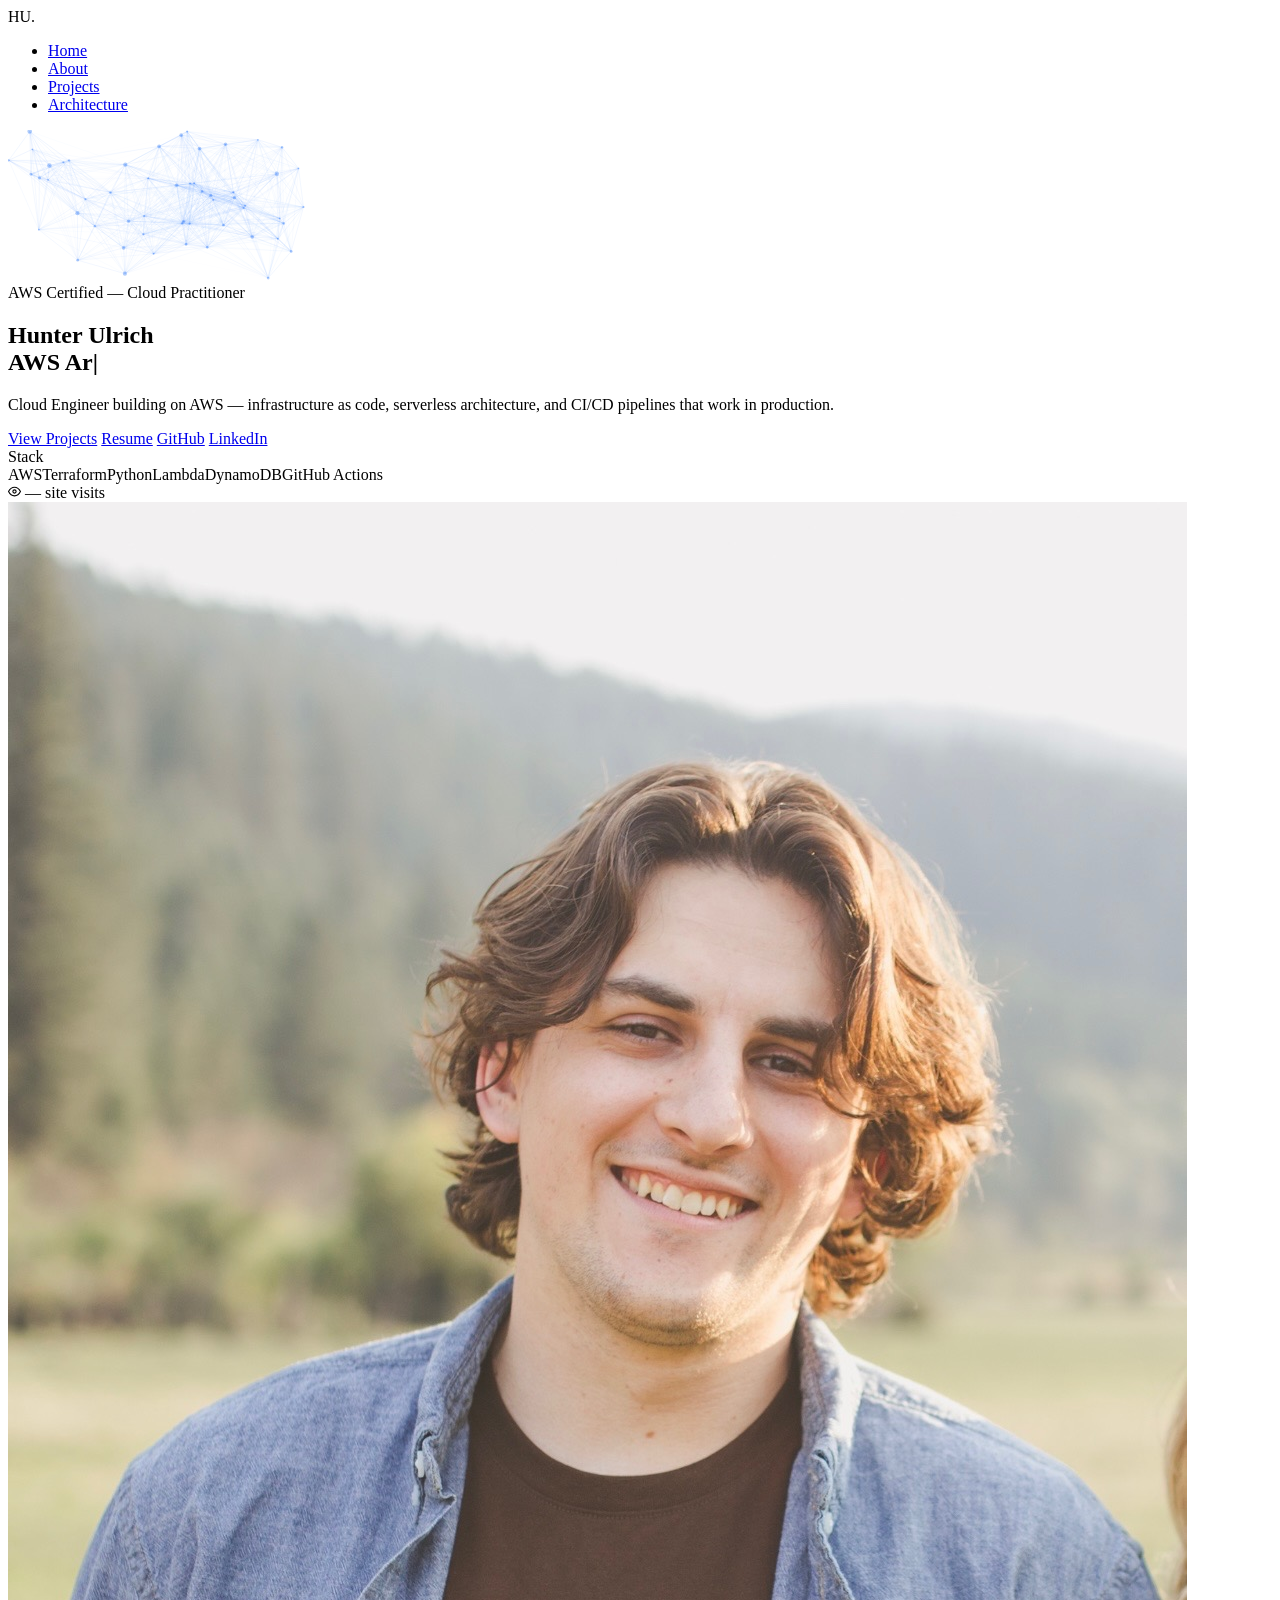
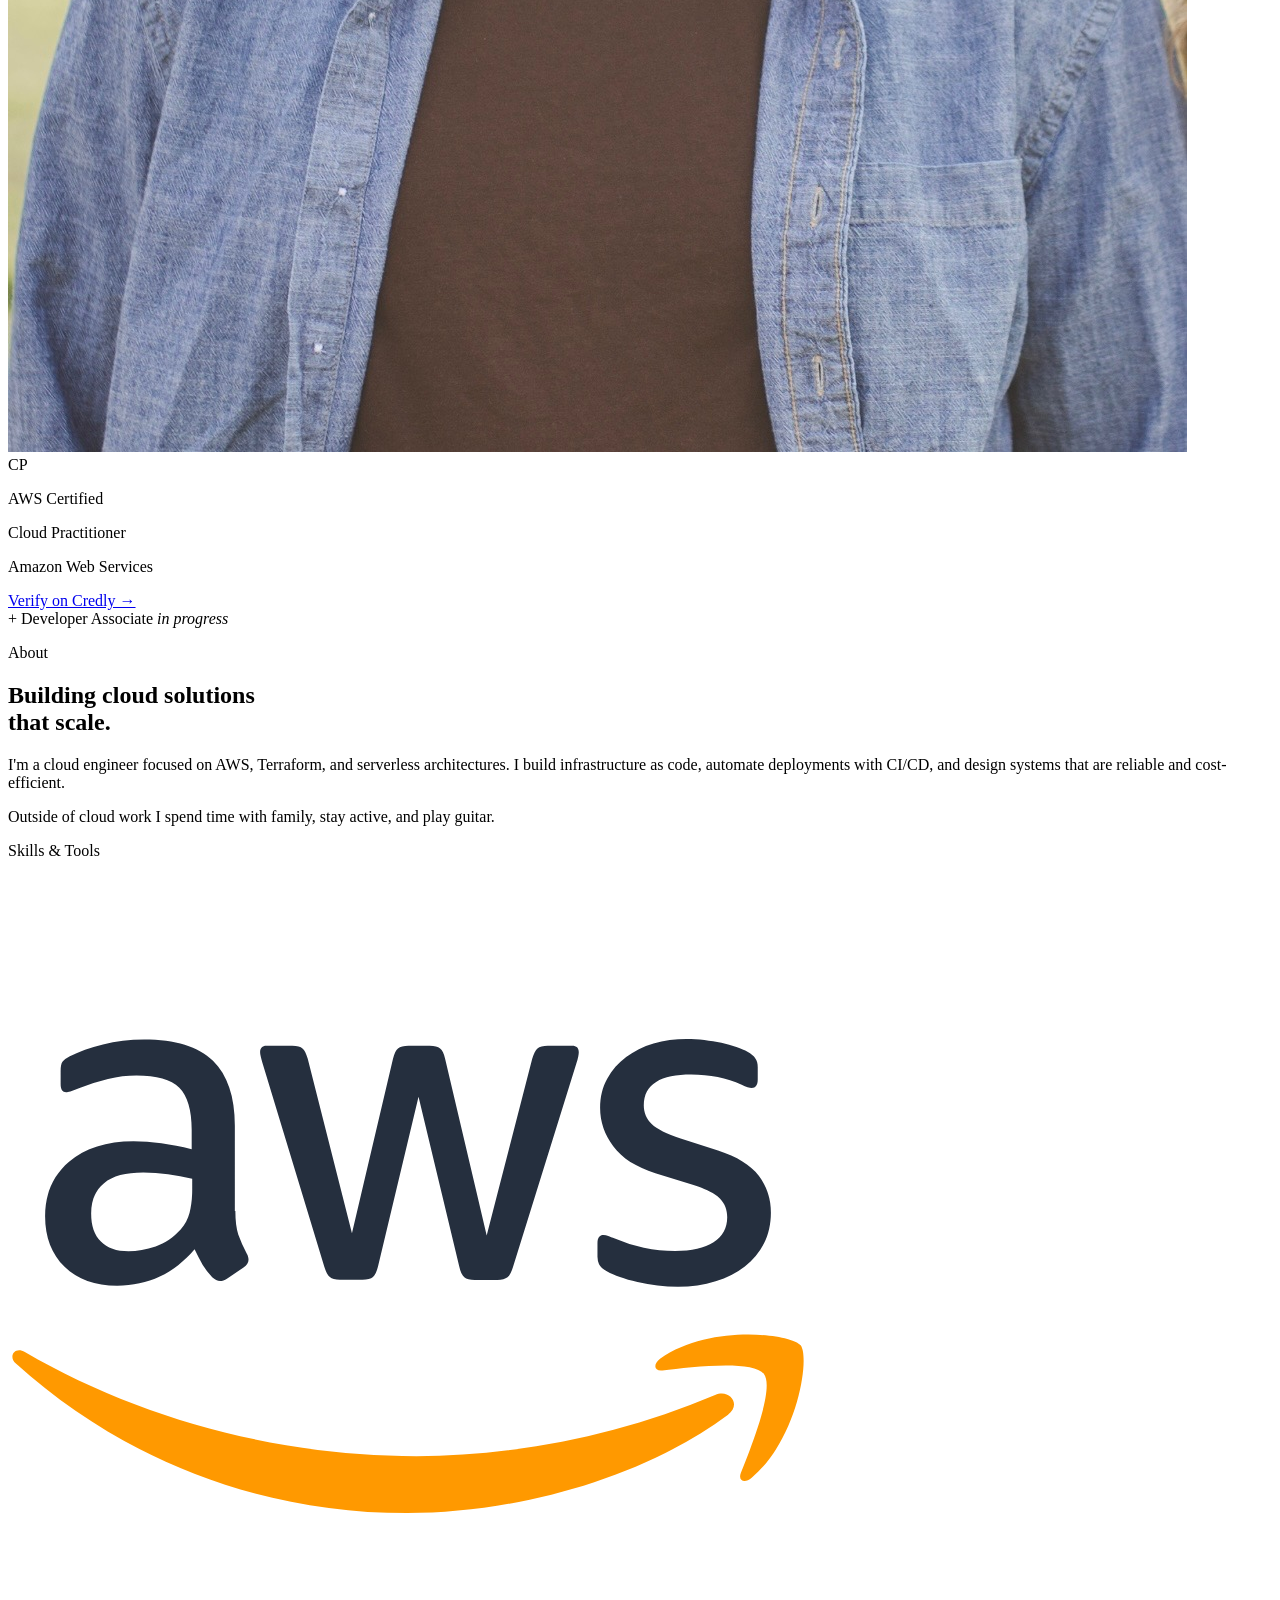
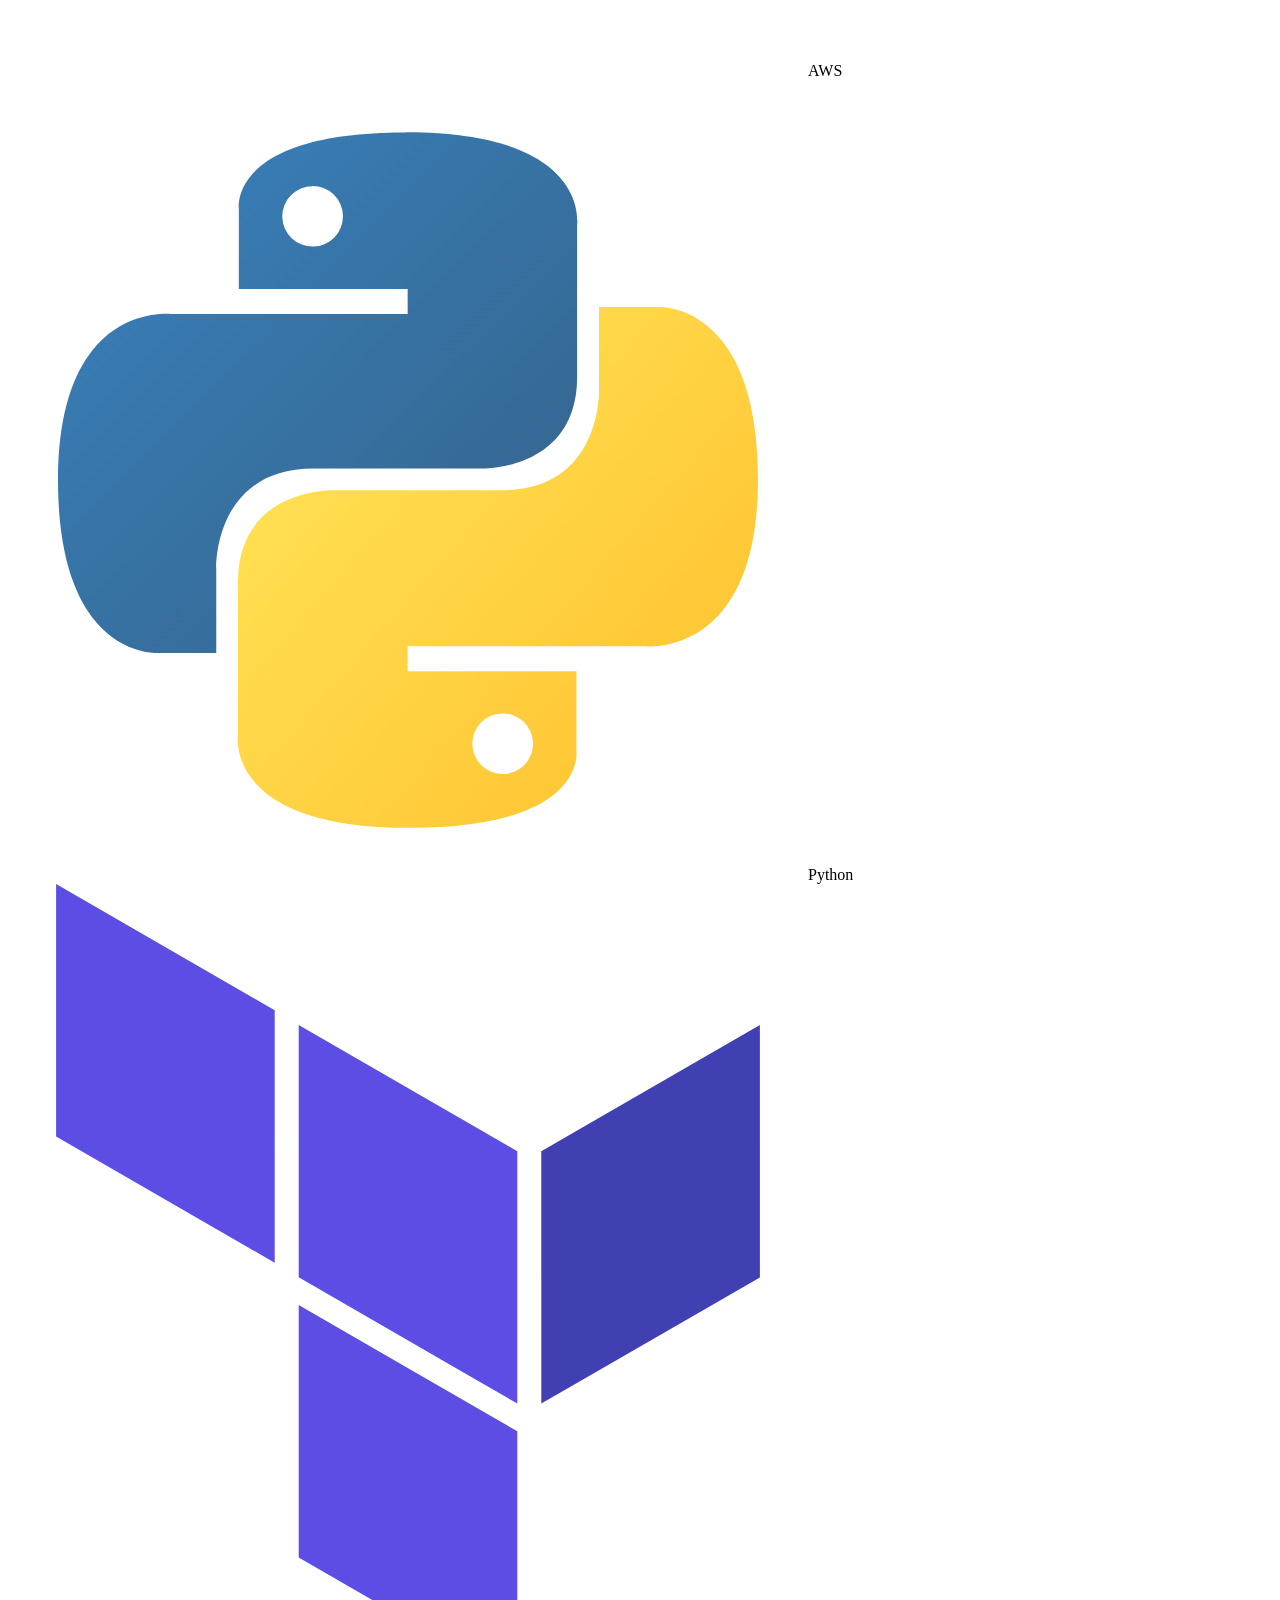
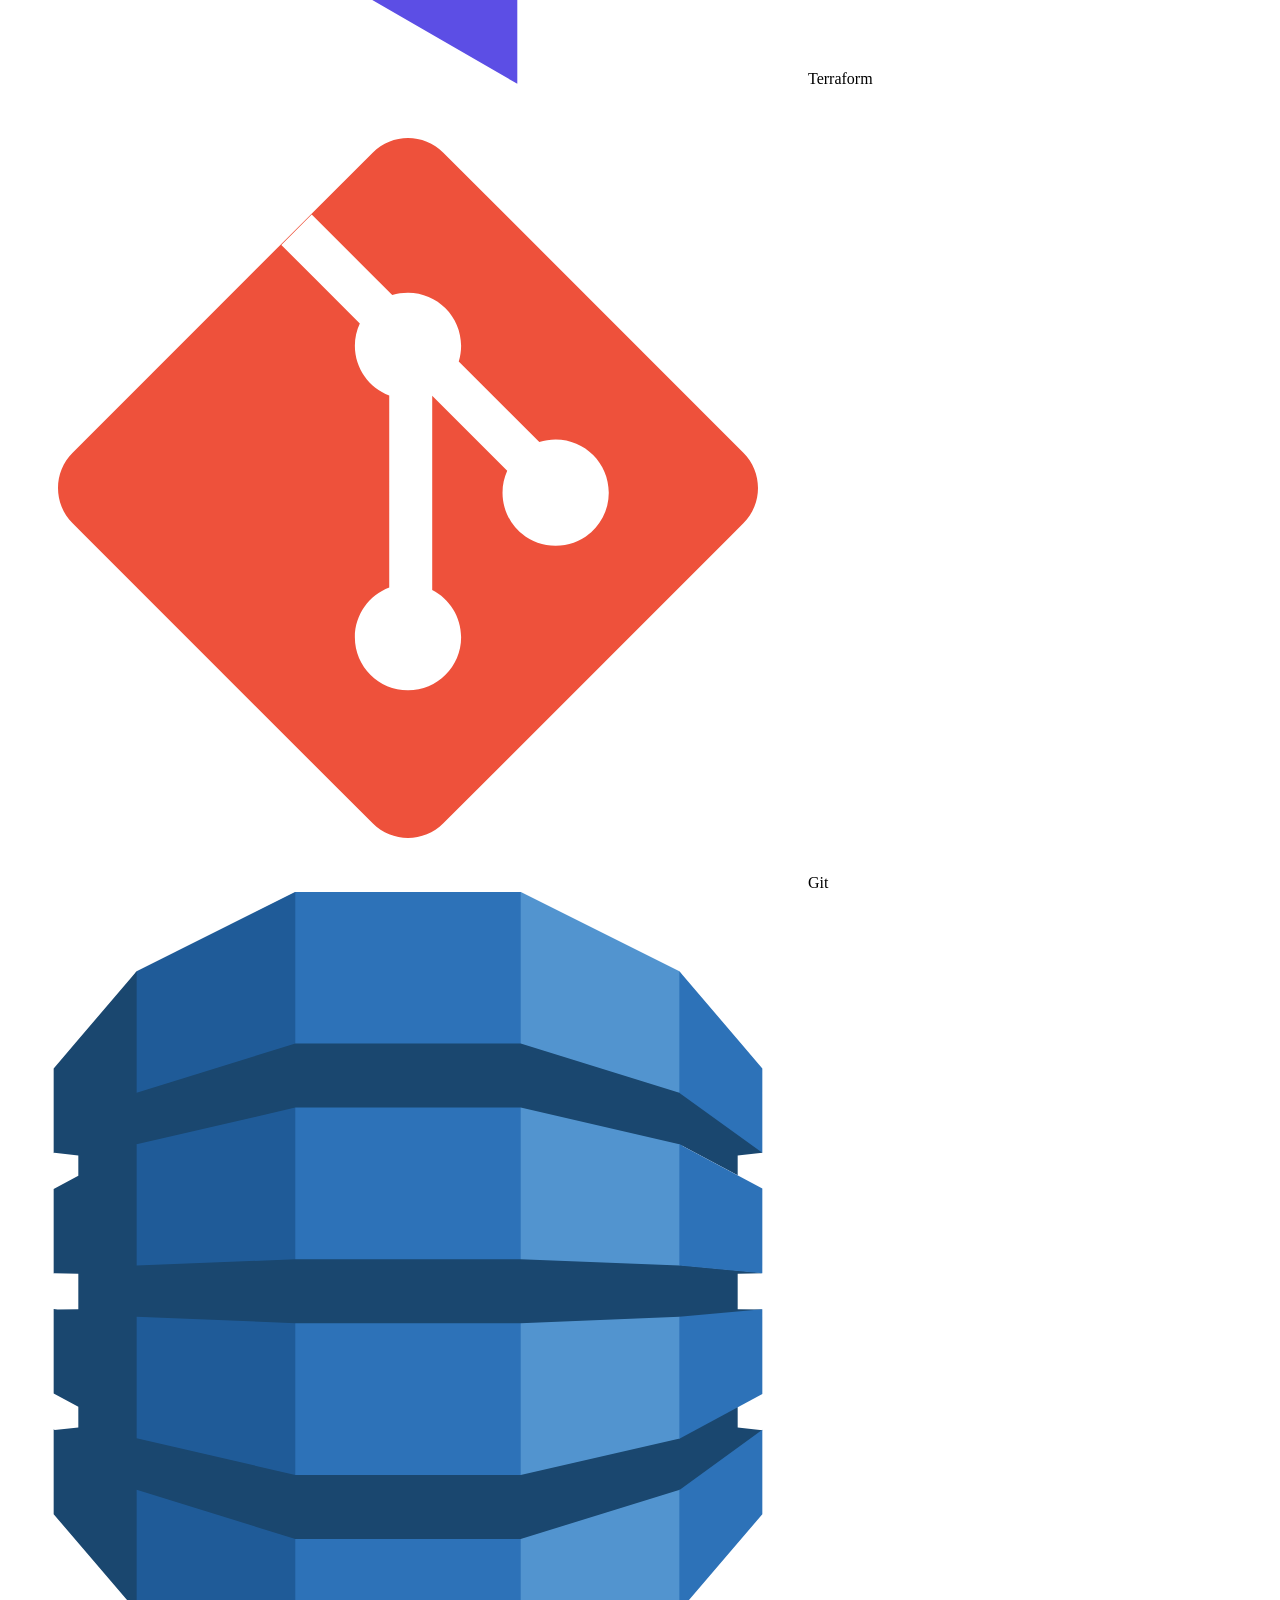
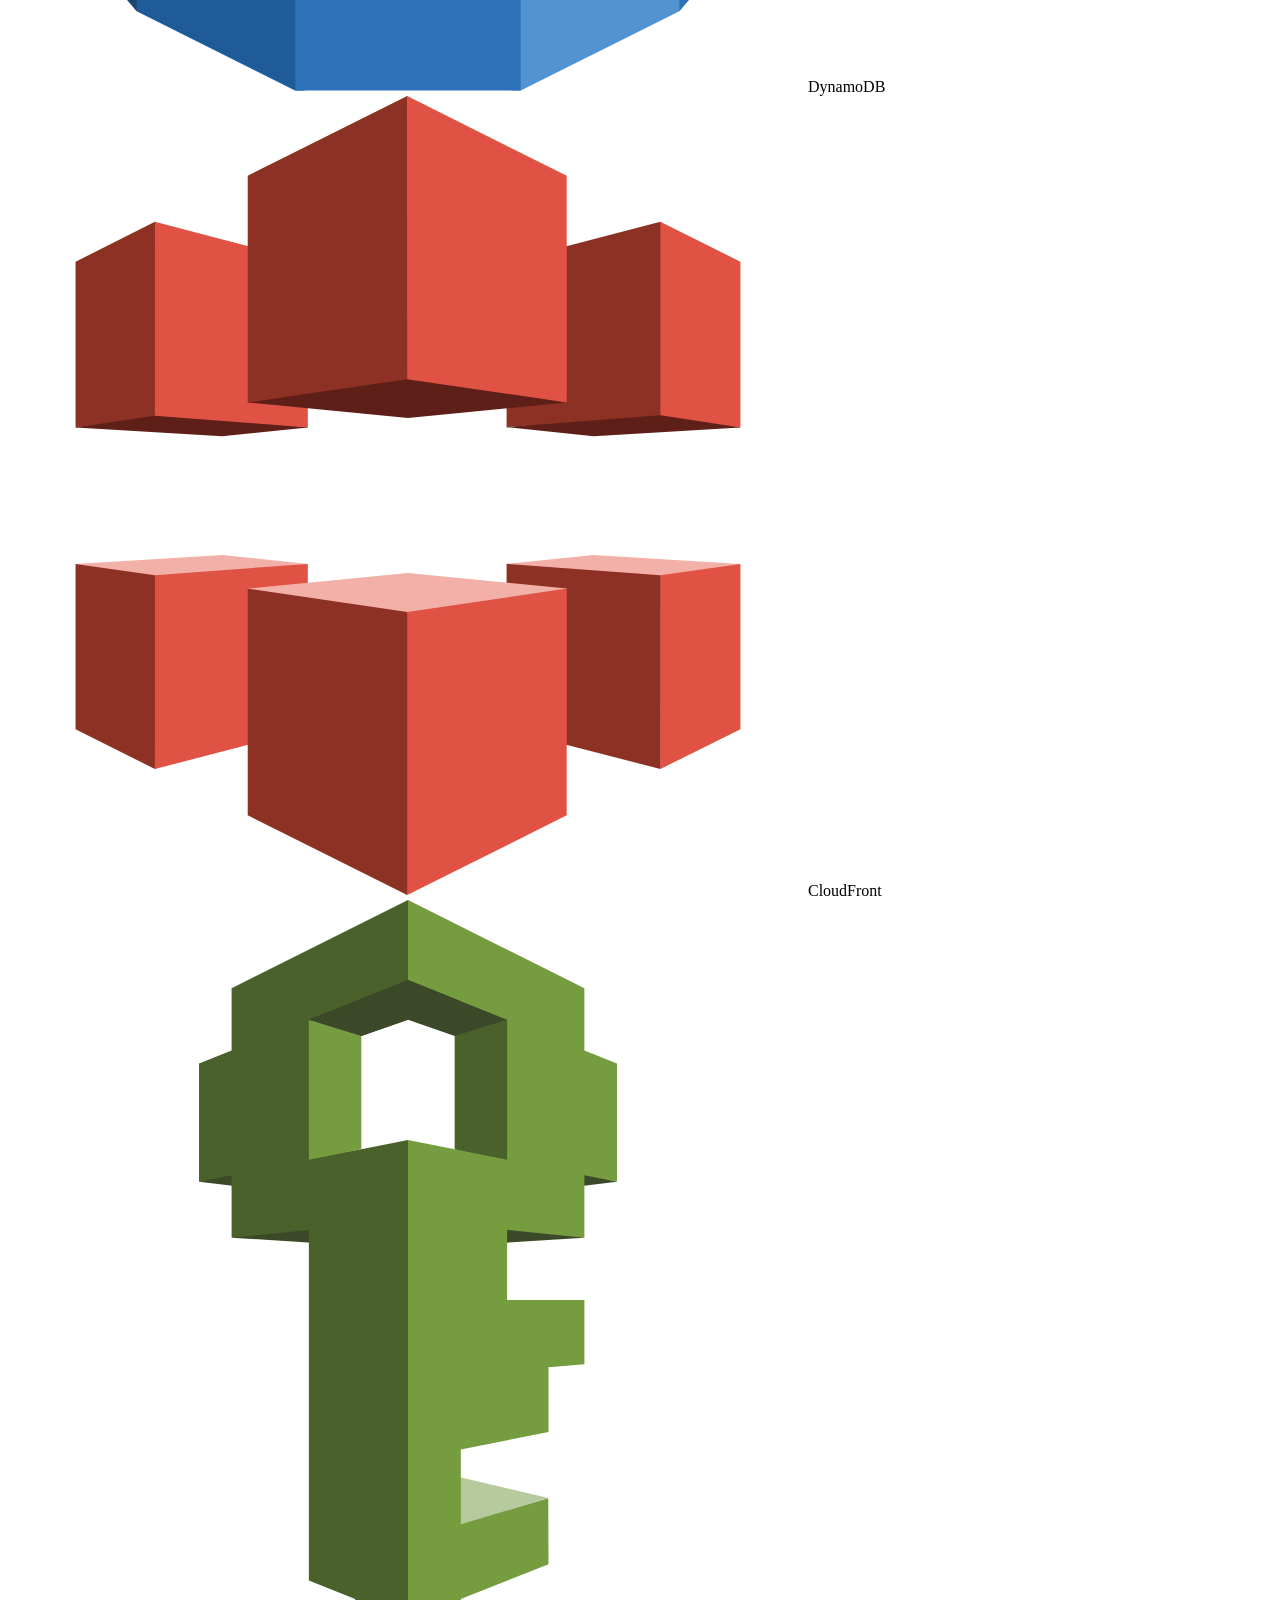
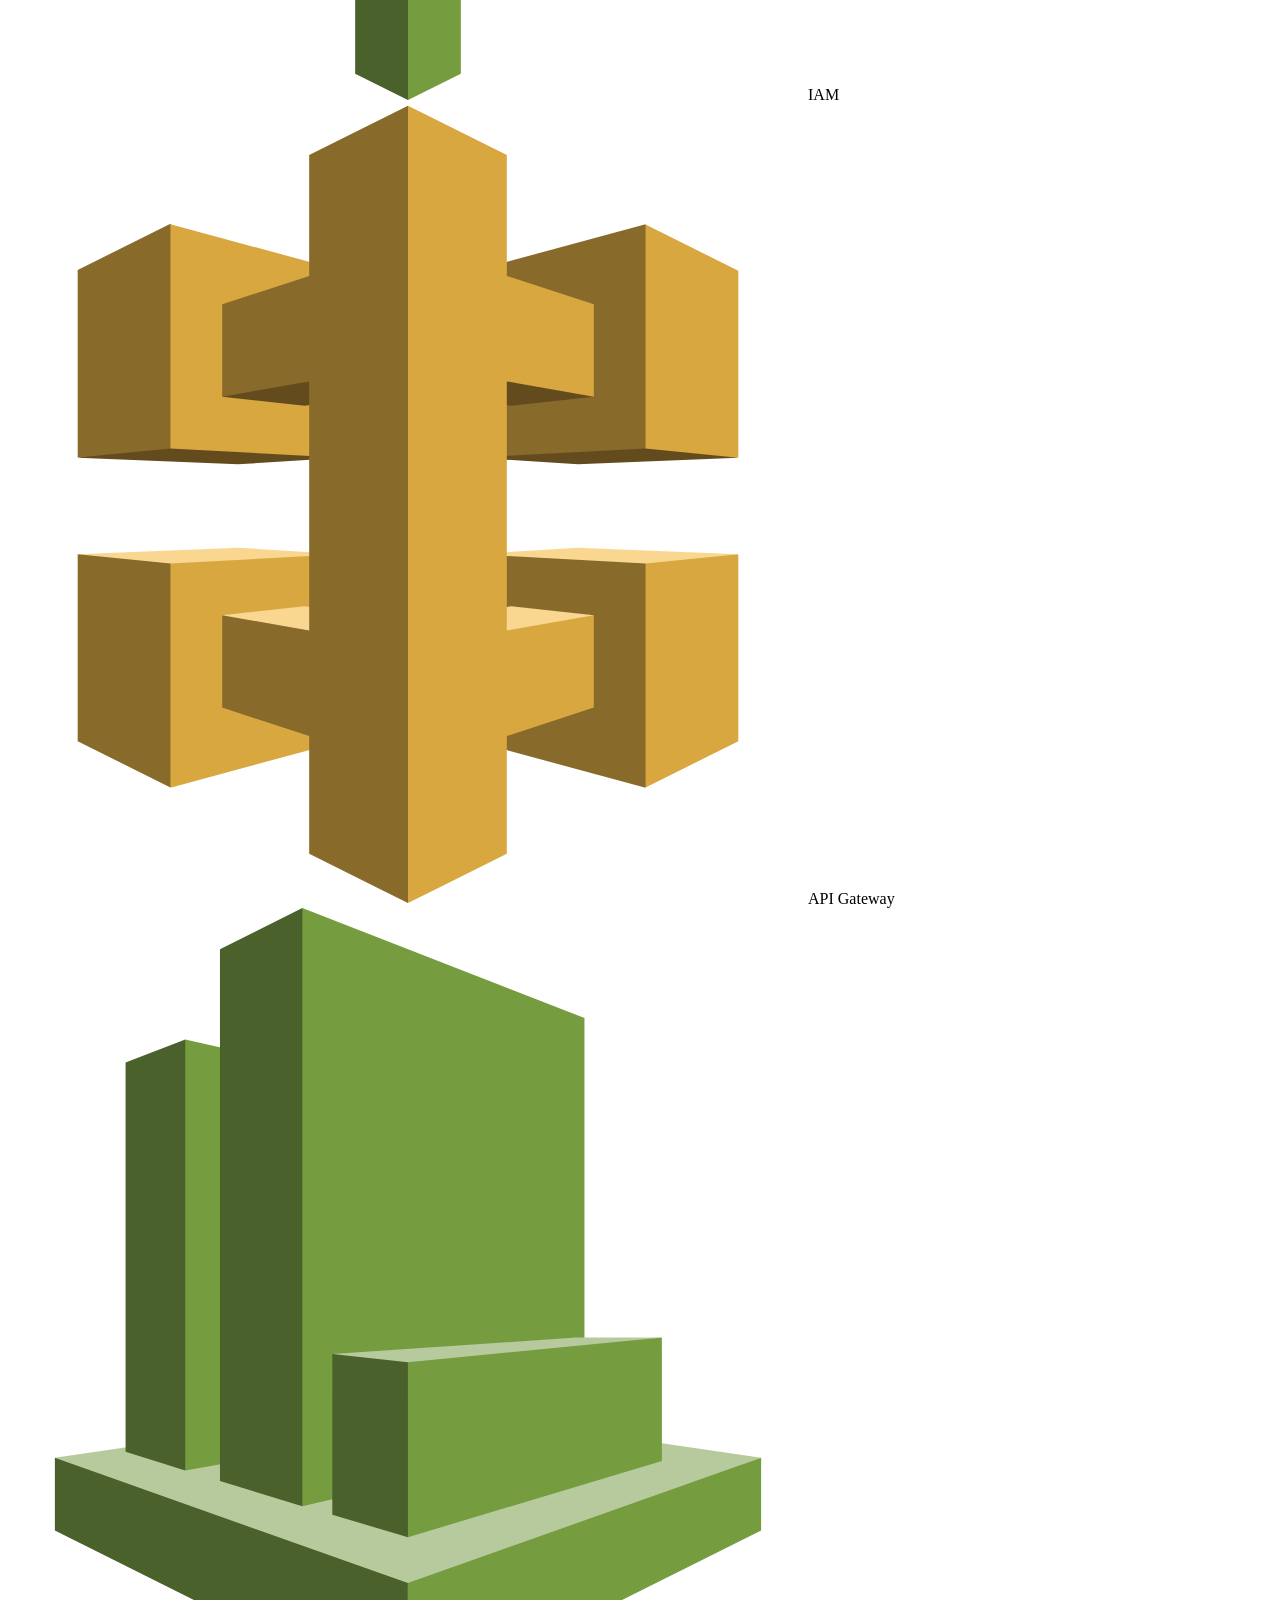
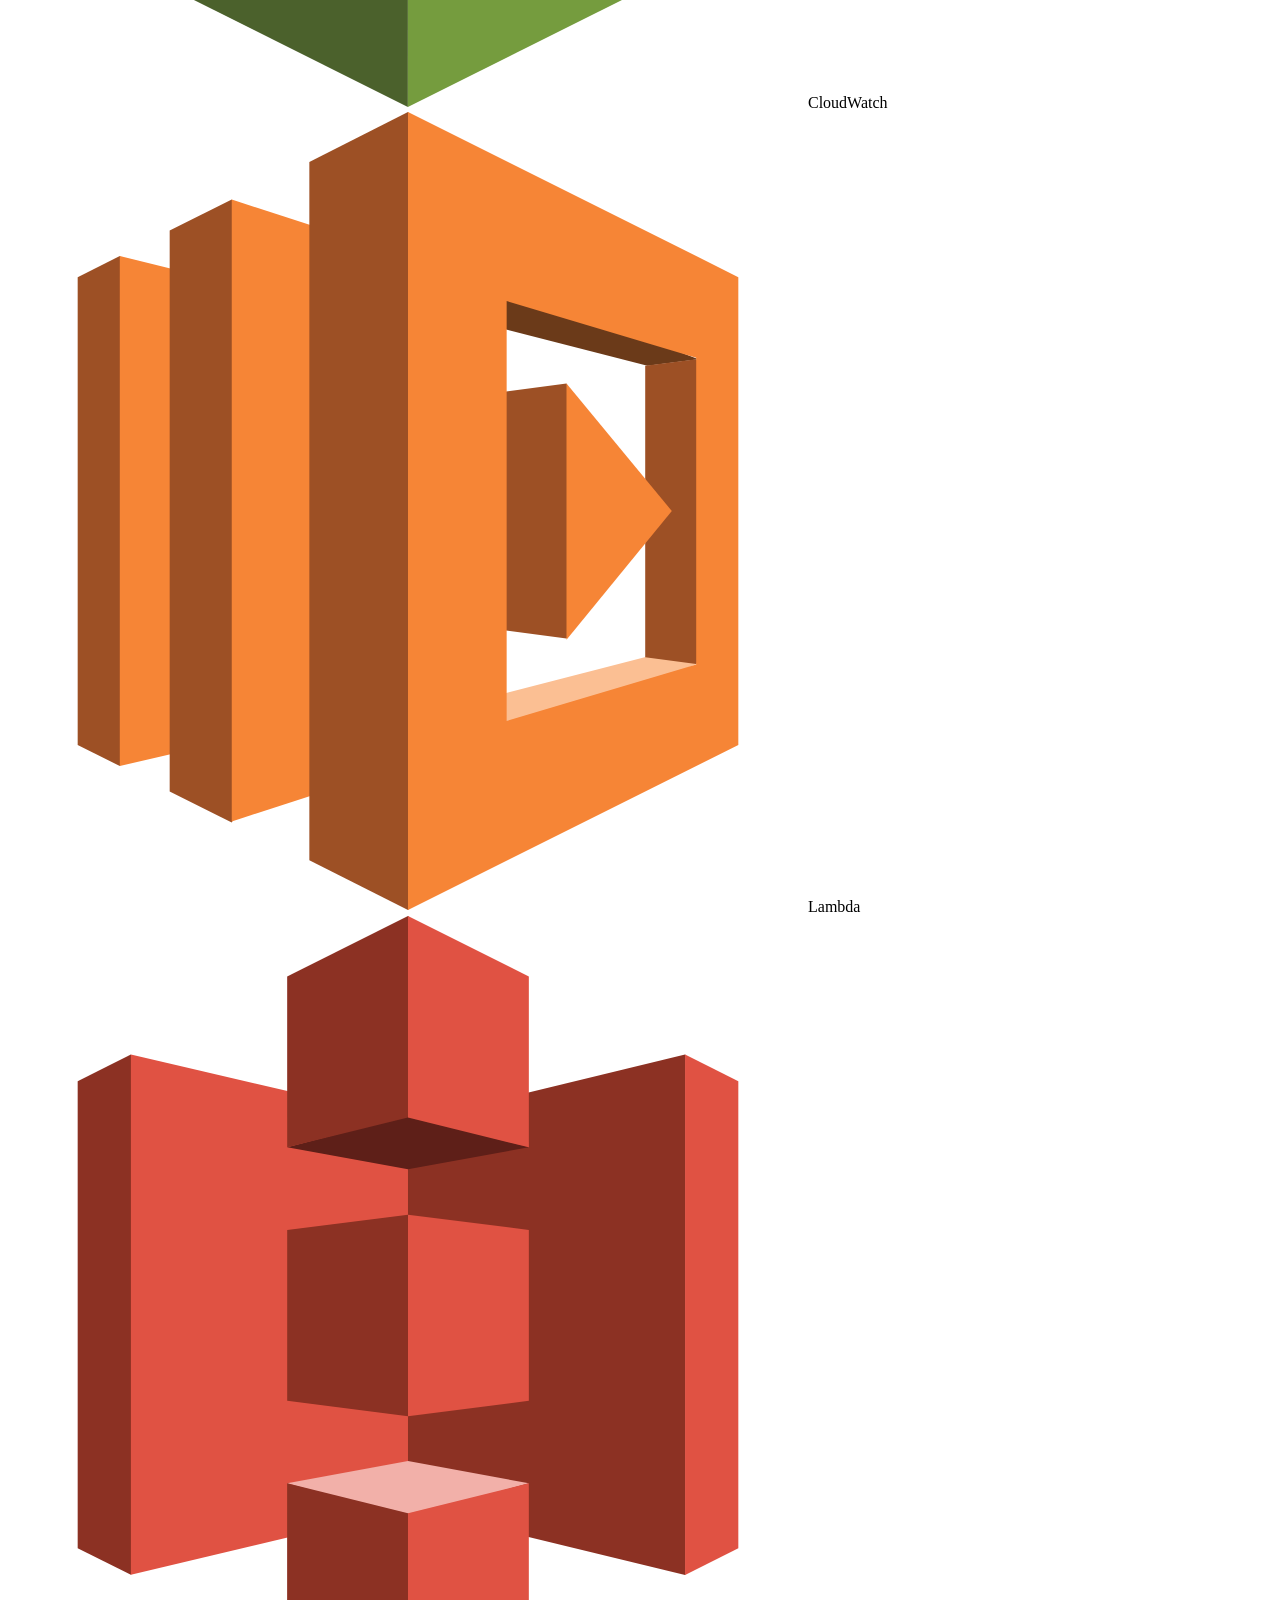
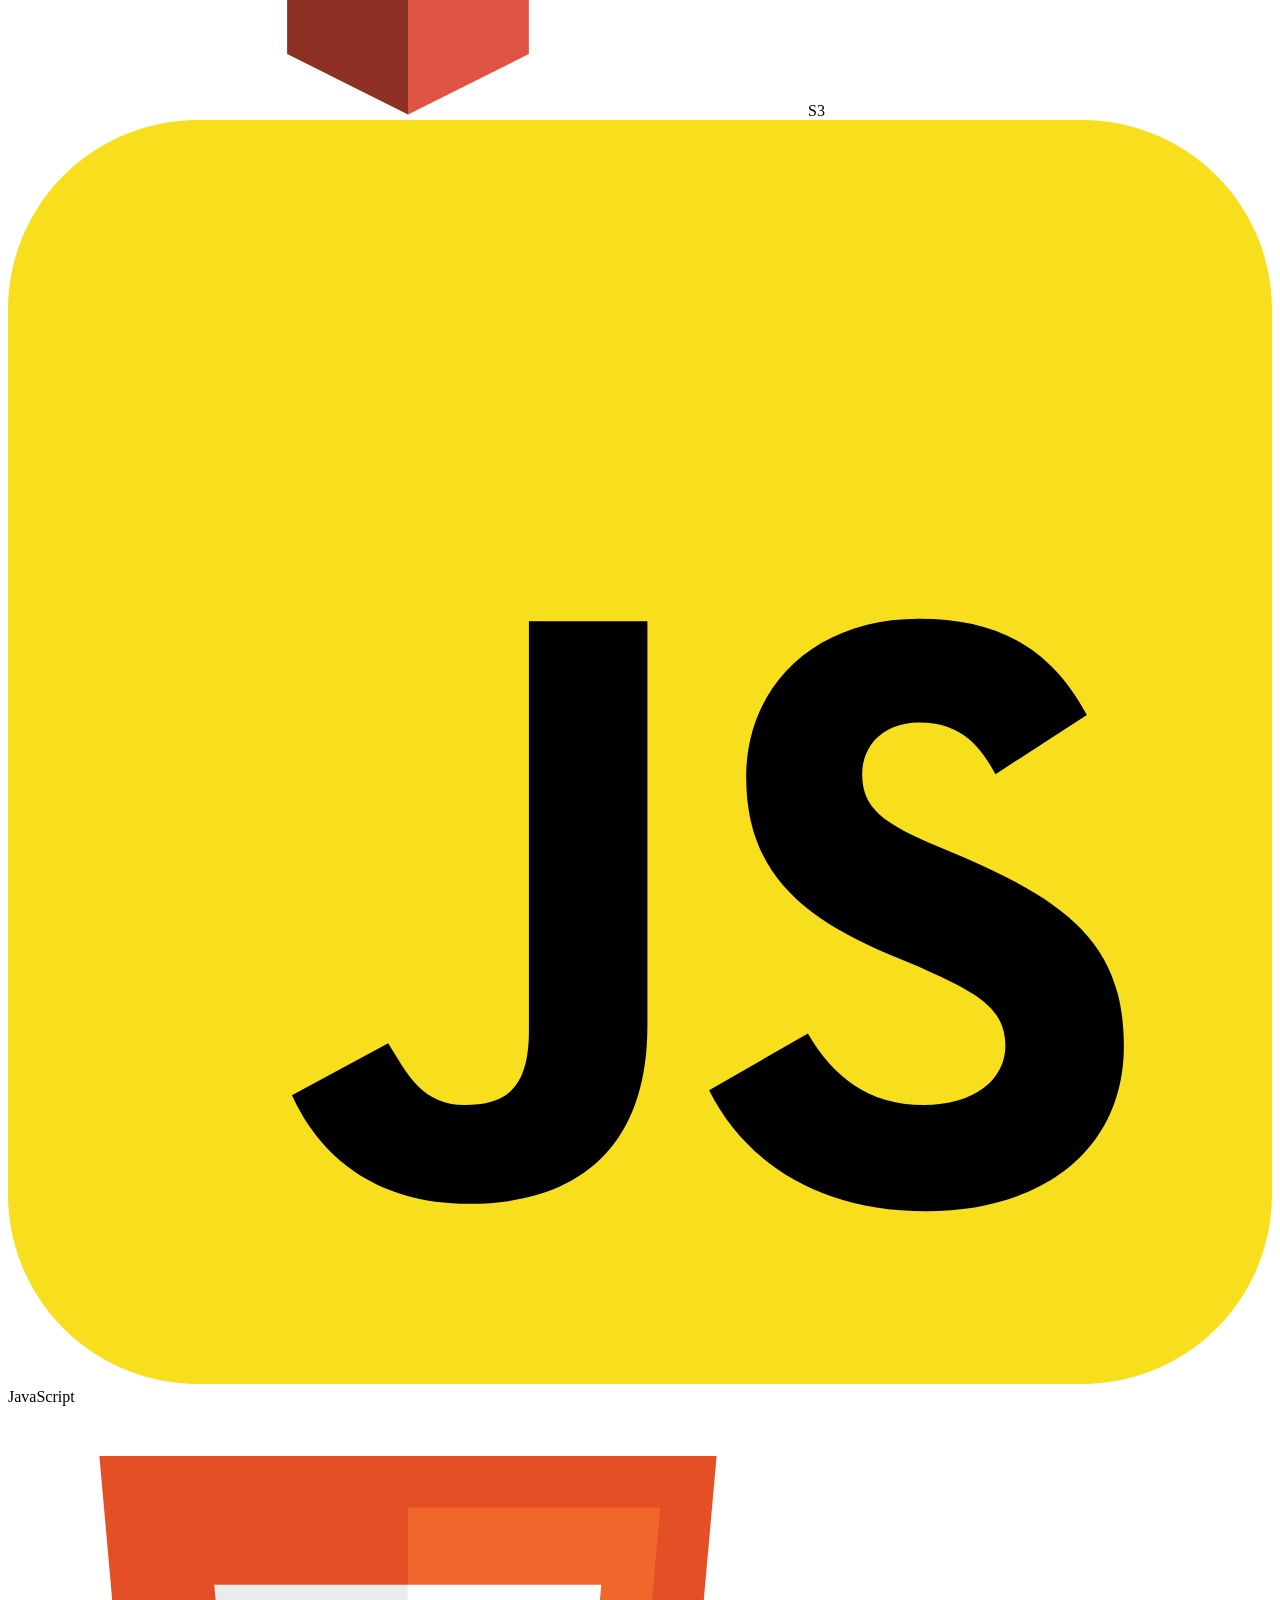
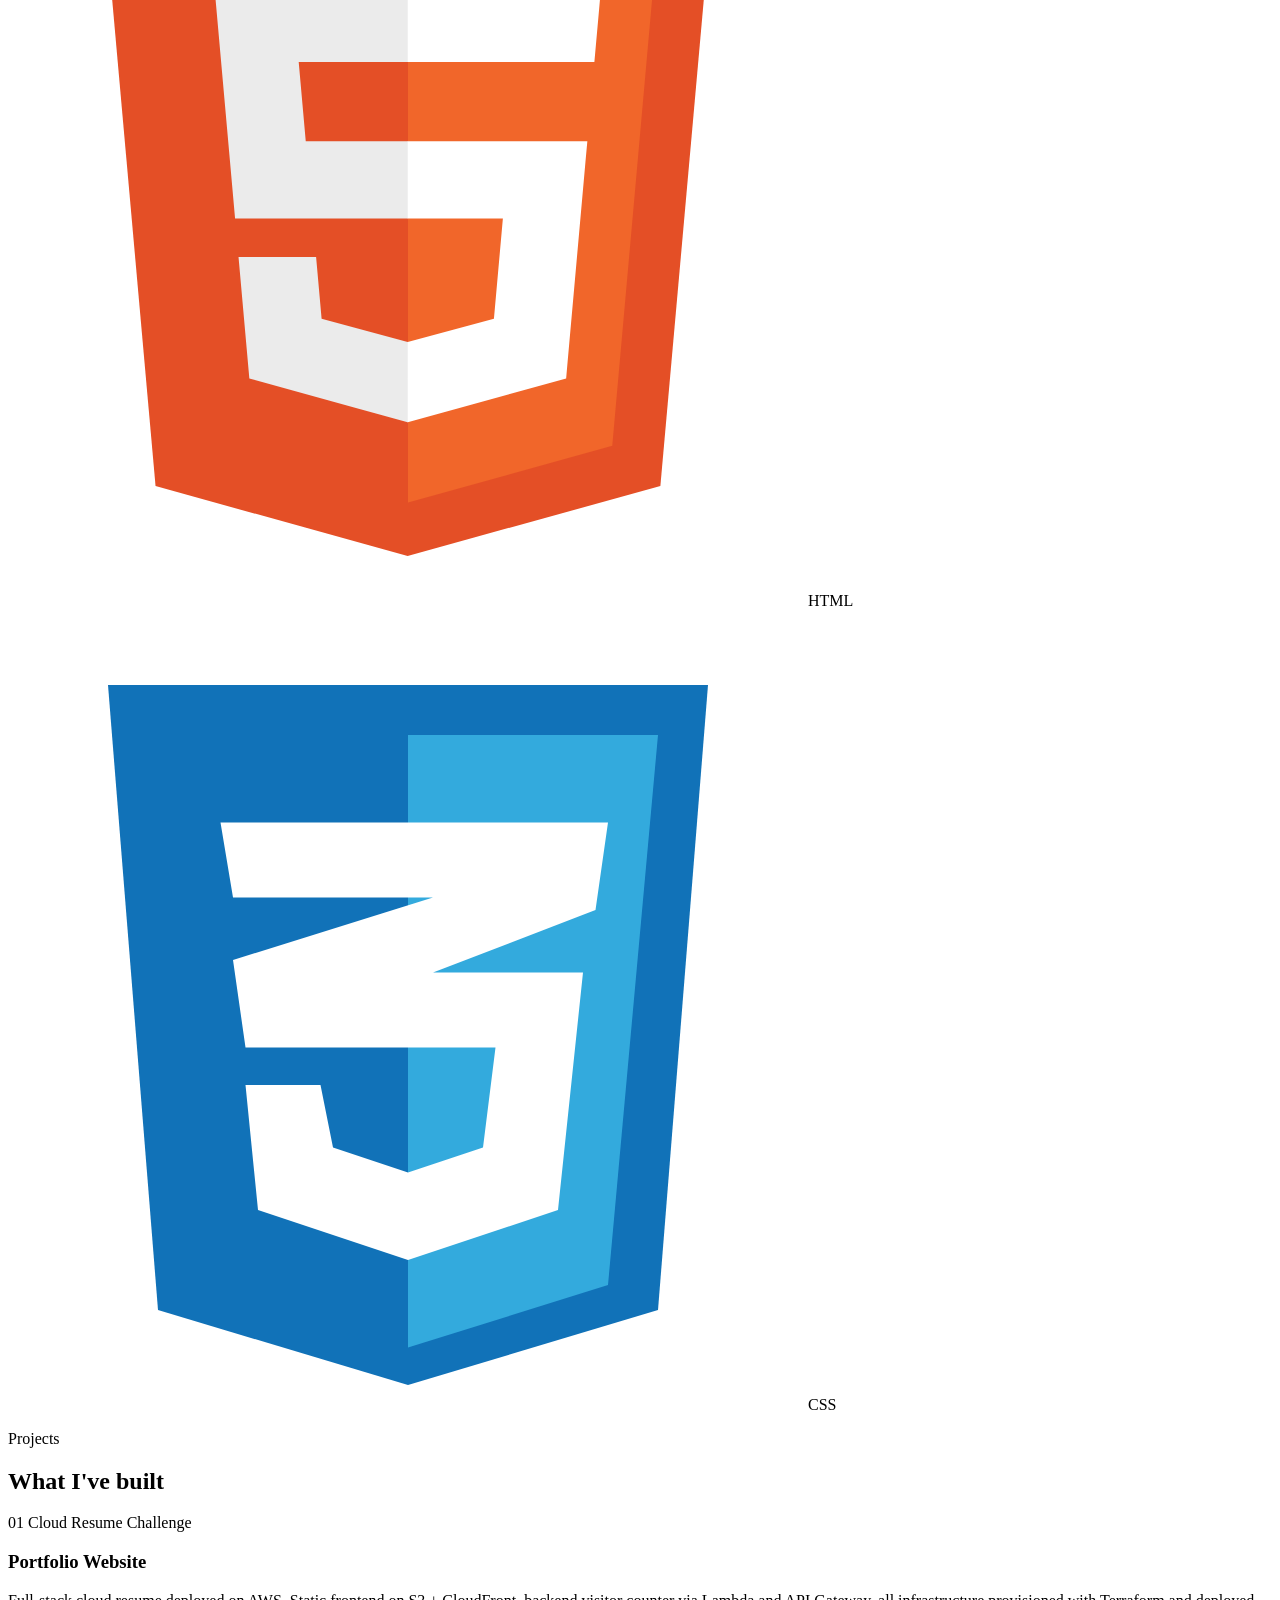
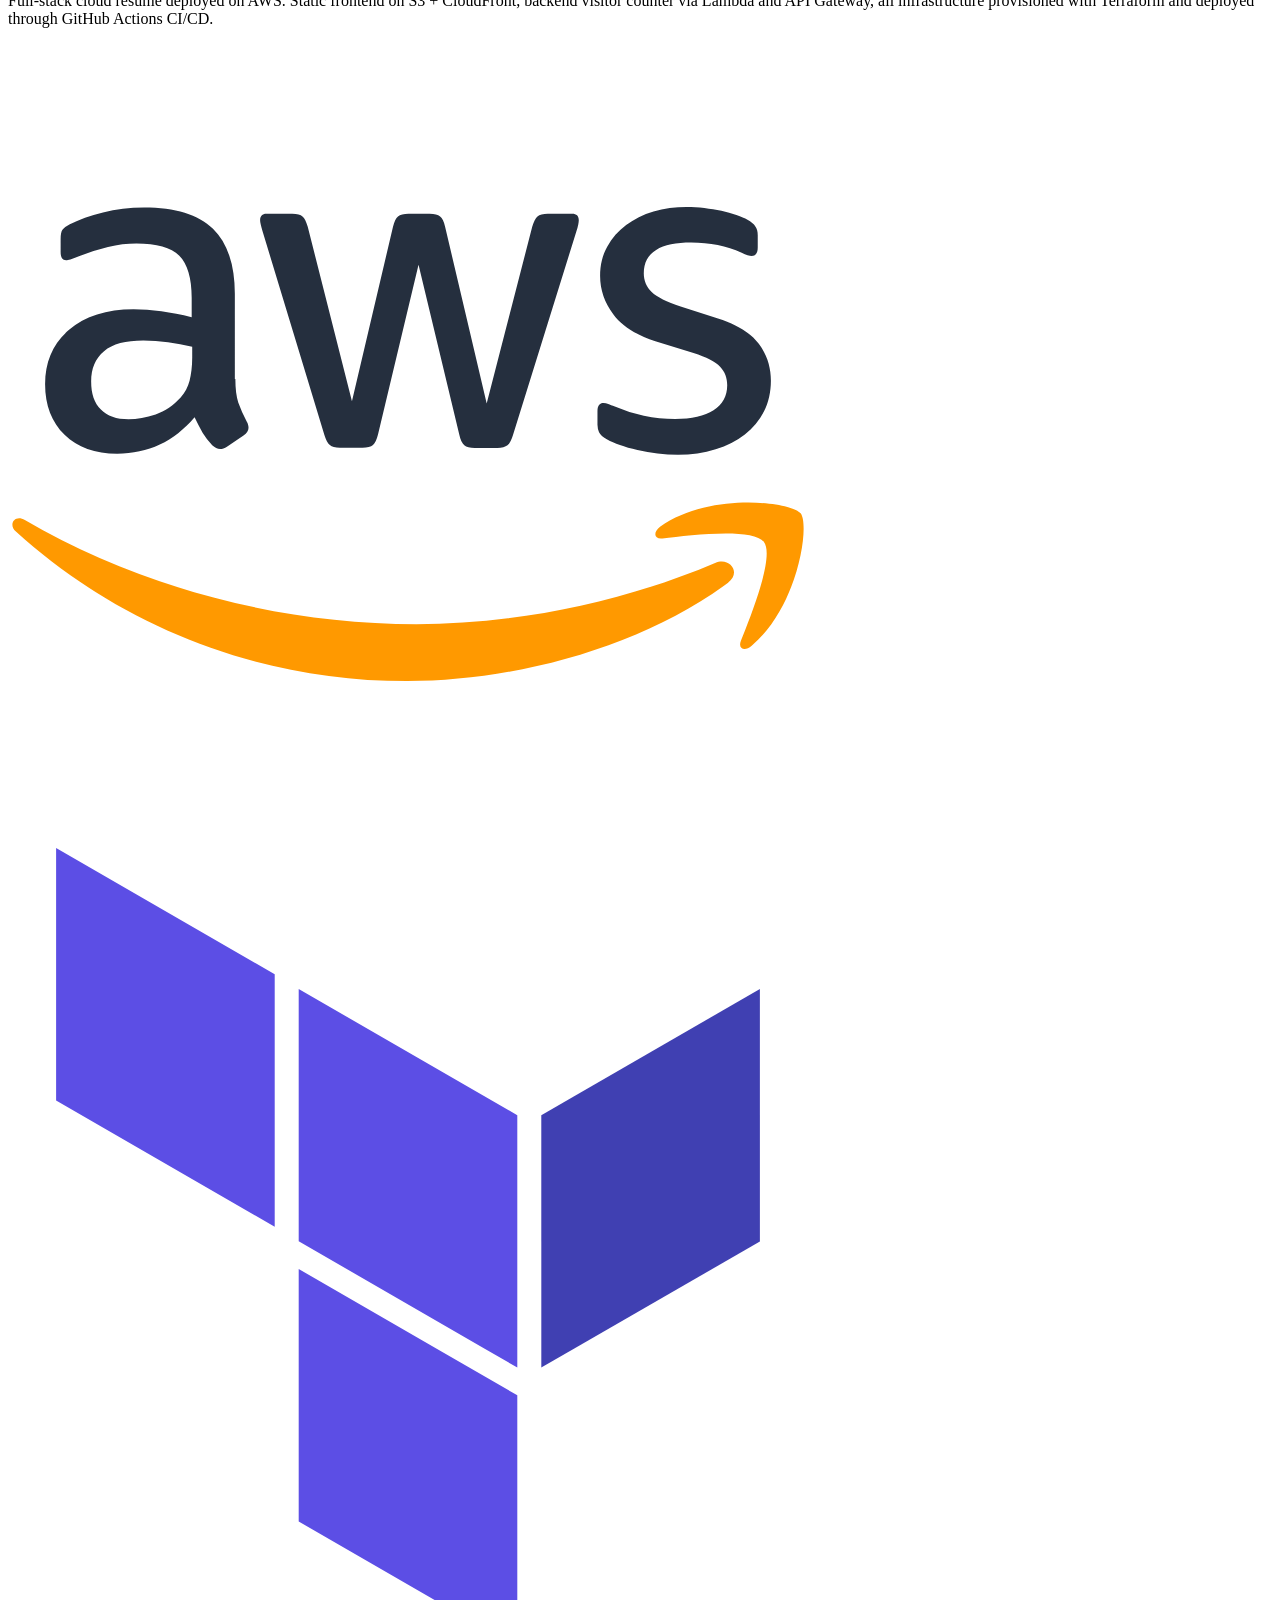
==== commit 689ce26f: "made fixes to files" ====
--- a/website/index.html
+++ b/website/index.html
@@ -4,7 +4,7 @@
   <meta charset="UTF-8">
   <meta name="viewport" content="width=device-width, initial-scale=1.0">
   <title>Hunter Ulrich — Cloud Engineer</title>
-  <link rel="stylesheet" href="styles.css">
+  <link rel="stylesheet" href="style.css">
   <link href="https://fonts.googleapis.com/css2?family=Inter:wght@300;400;500;600&family=JetBrains+Mono:wght@400;500&display=swap" rel="stylesheet">
 </head>
 <body>
@@ -39,8 +39,9 @@
       <p class="hero-subtitle reveal-up delay-1">Cloud Engineer building on AWS &mdash; infrastructure as code, serverless architecture, and CI/CD pipelines that work in production.</p>
       <div class="hero-actions reveal-up delay-2">
         <a href="#projects" class="btn-primary">View Projects</a>
-        <a href="https://github.com/yourusername" target="_blank" class="btn-ghost">GitHub</a>
-        <a href="https://linkedin.com/in/yourusername" target="_blank" class="btn-ghost">LinkedIn</a>
+        <a href="/resume.pdf" target="_blank" class="btn-primary">Resume</a>
+        <a href="https://github.com/Lzybear22/AWS-Serverless-Portfolio-Website" target="_blank" class="btn-ghost">GitHub</a>
+        <a href="https://www.linkedin.com/in/hunter-ulrich-671573357" target="_blank" class="btn-ghost">LinkedIn</a>
       </div>
       <div class="hero-stack reveal-fade delay-3">
         <span class="stack-label">Stack</span>
